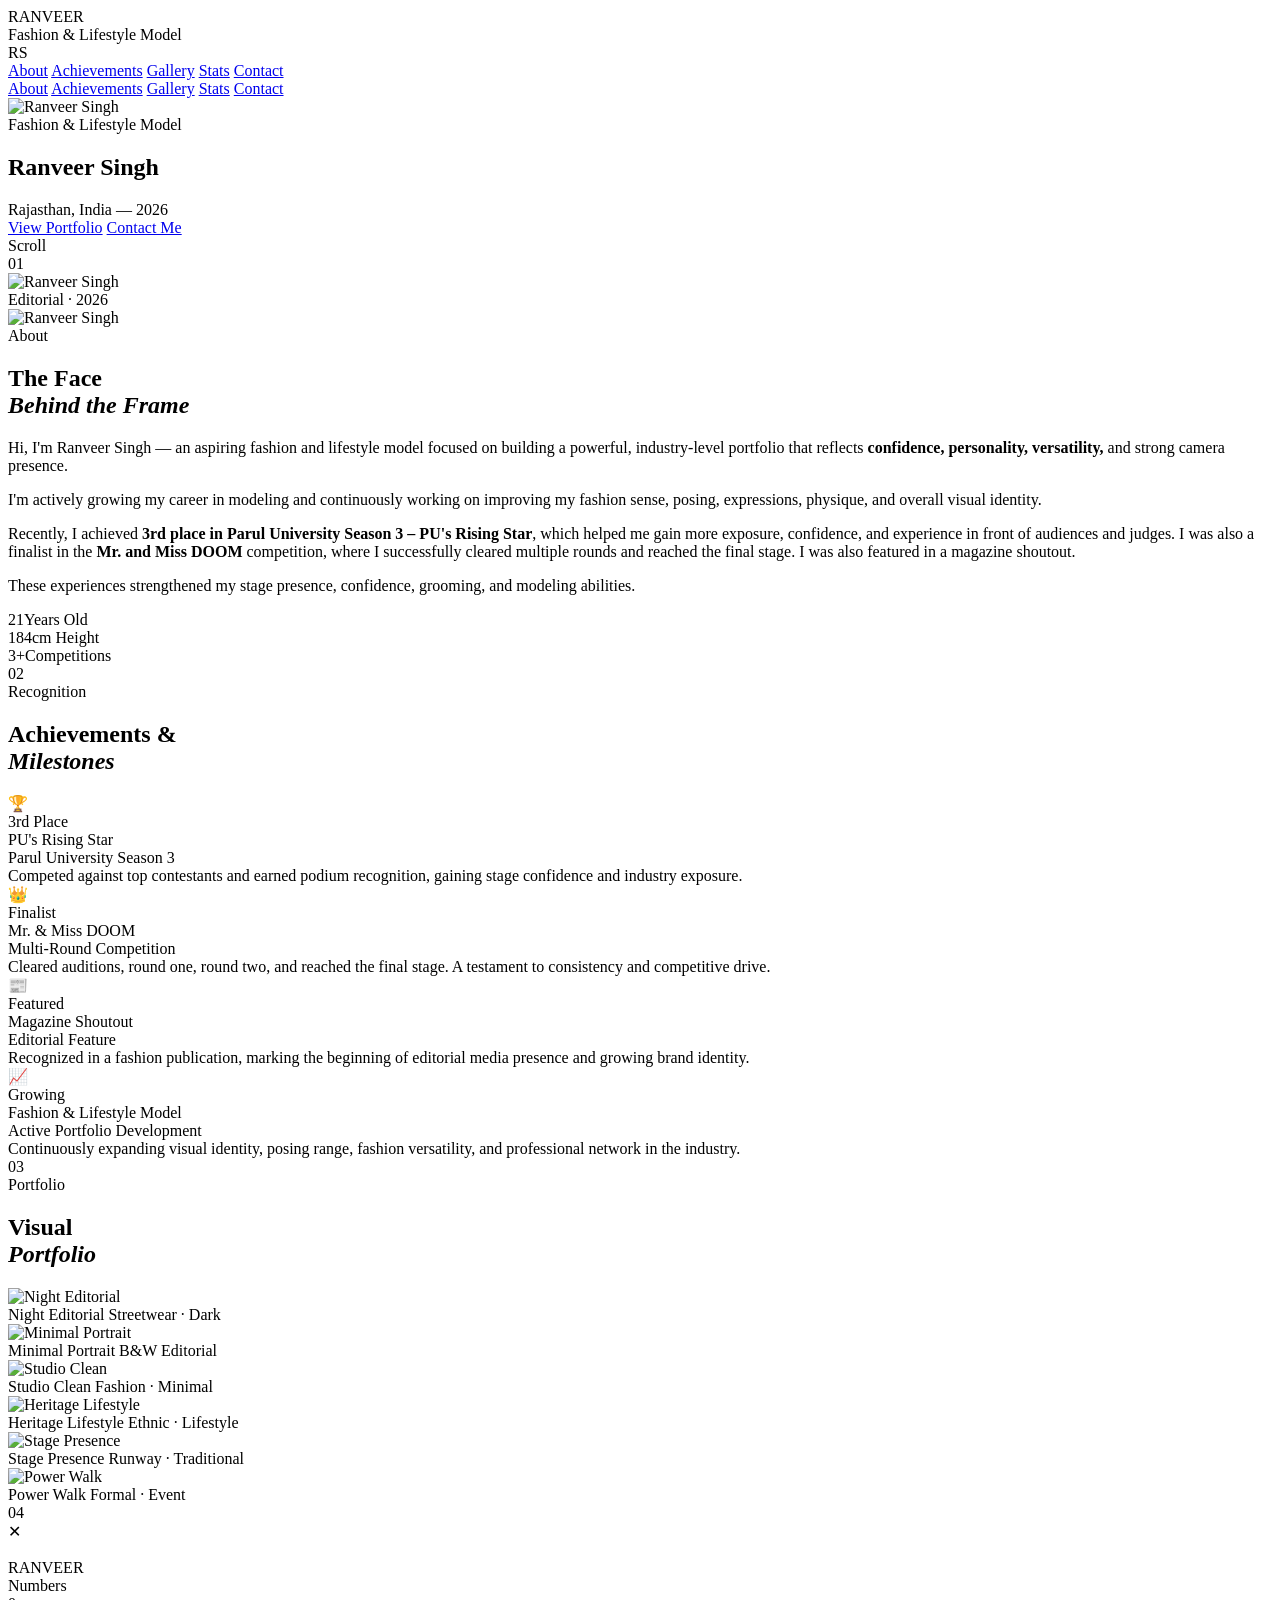
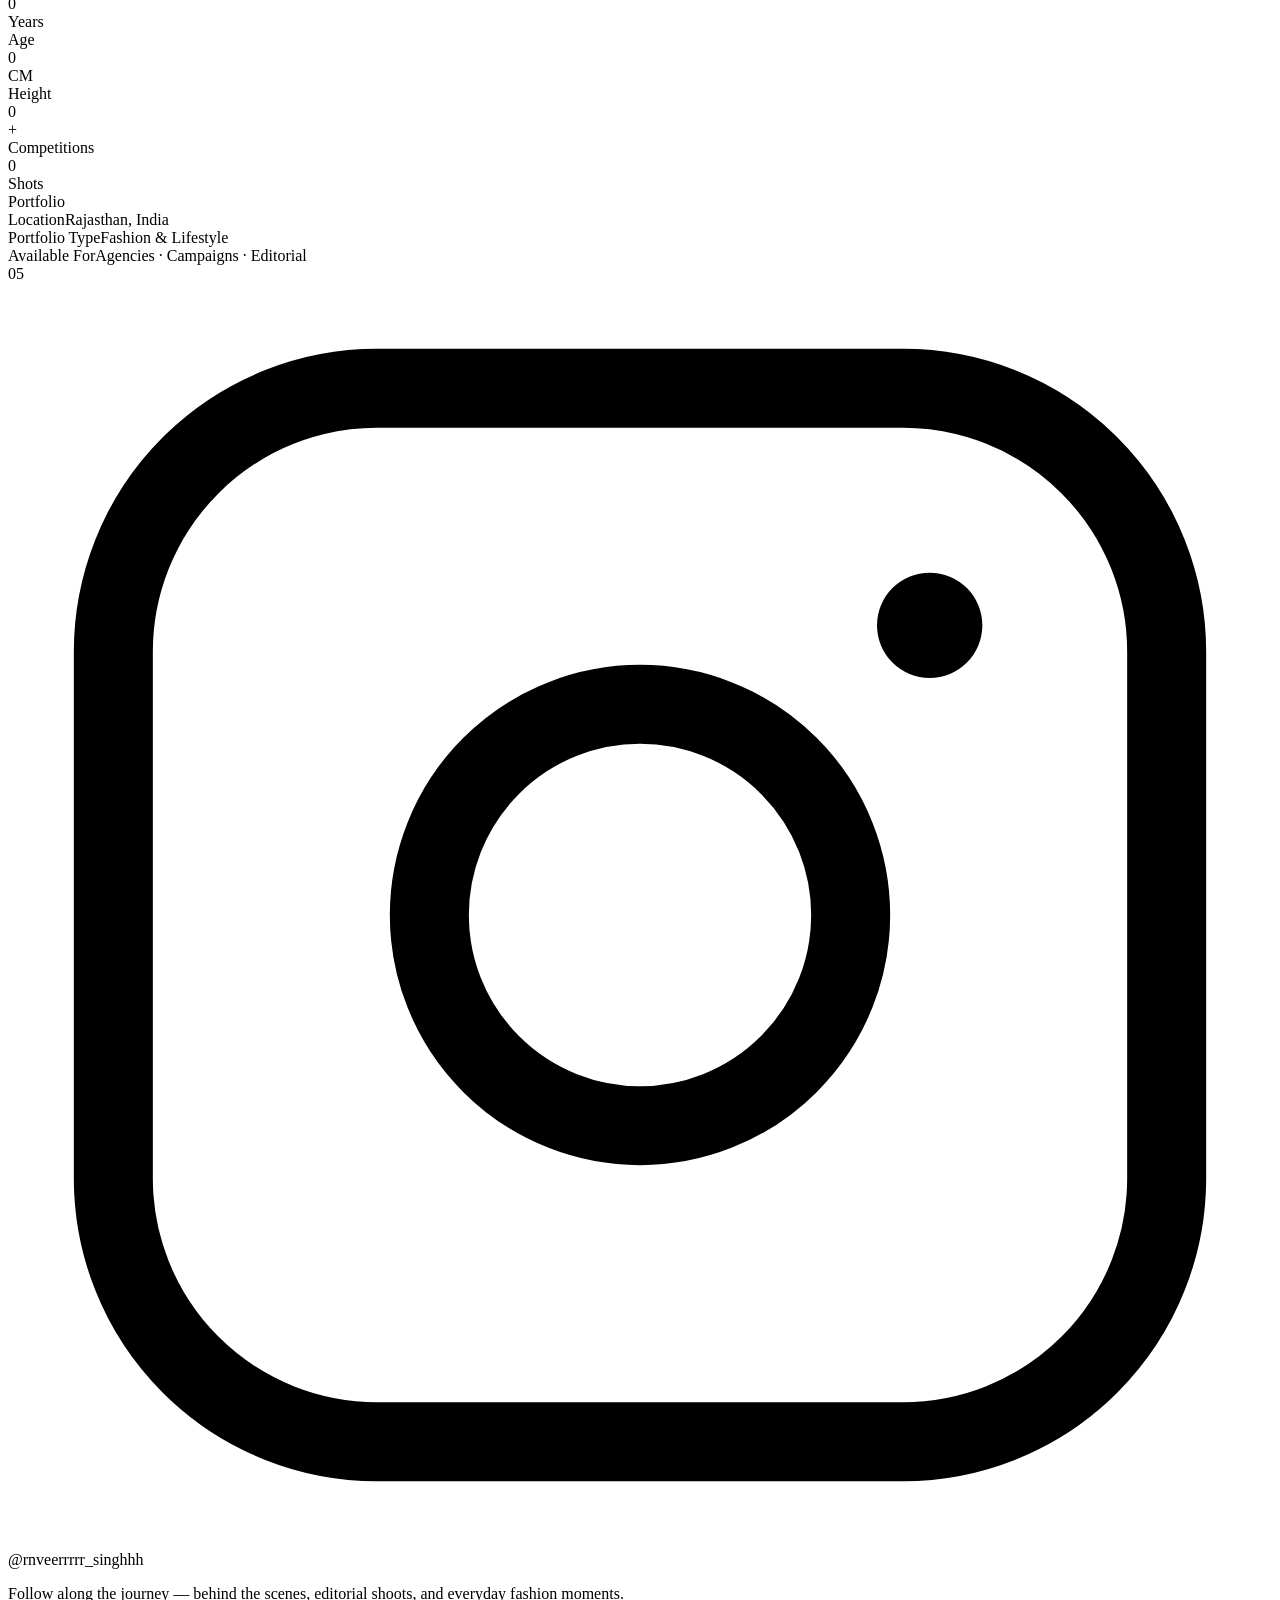
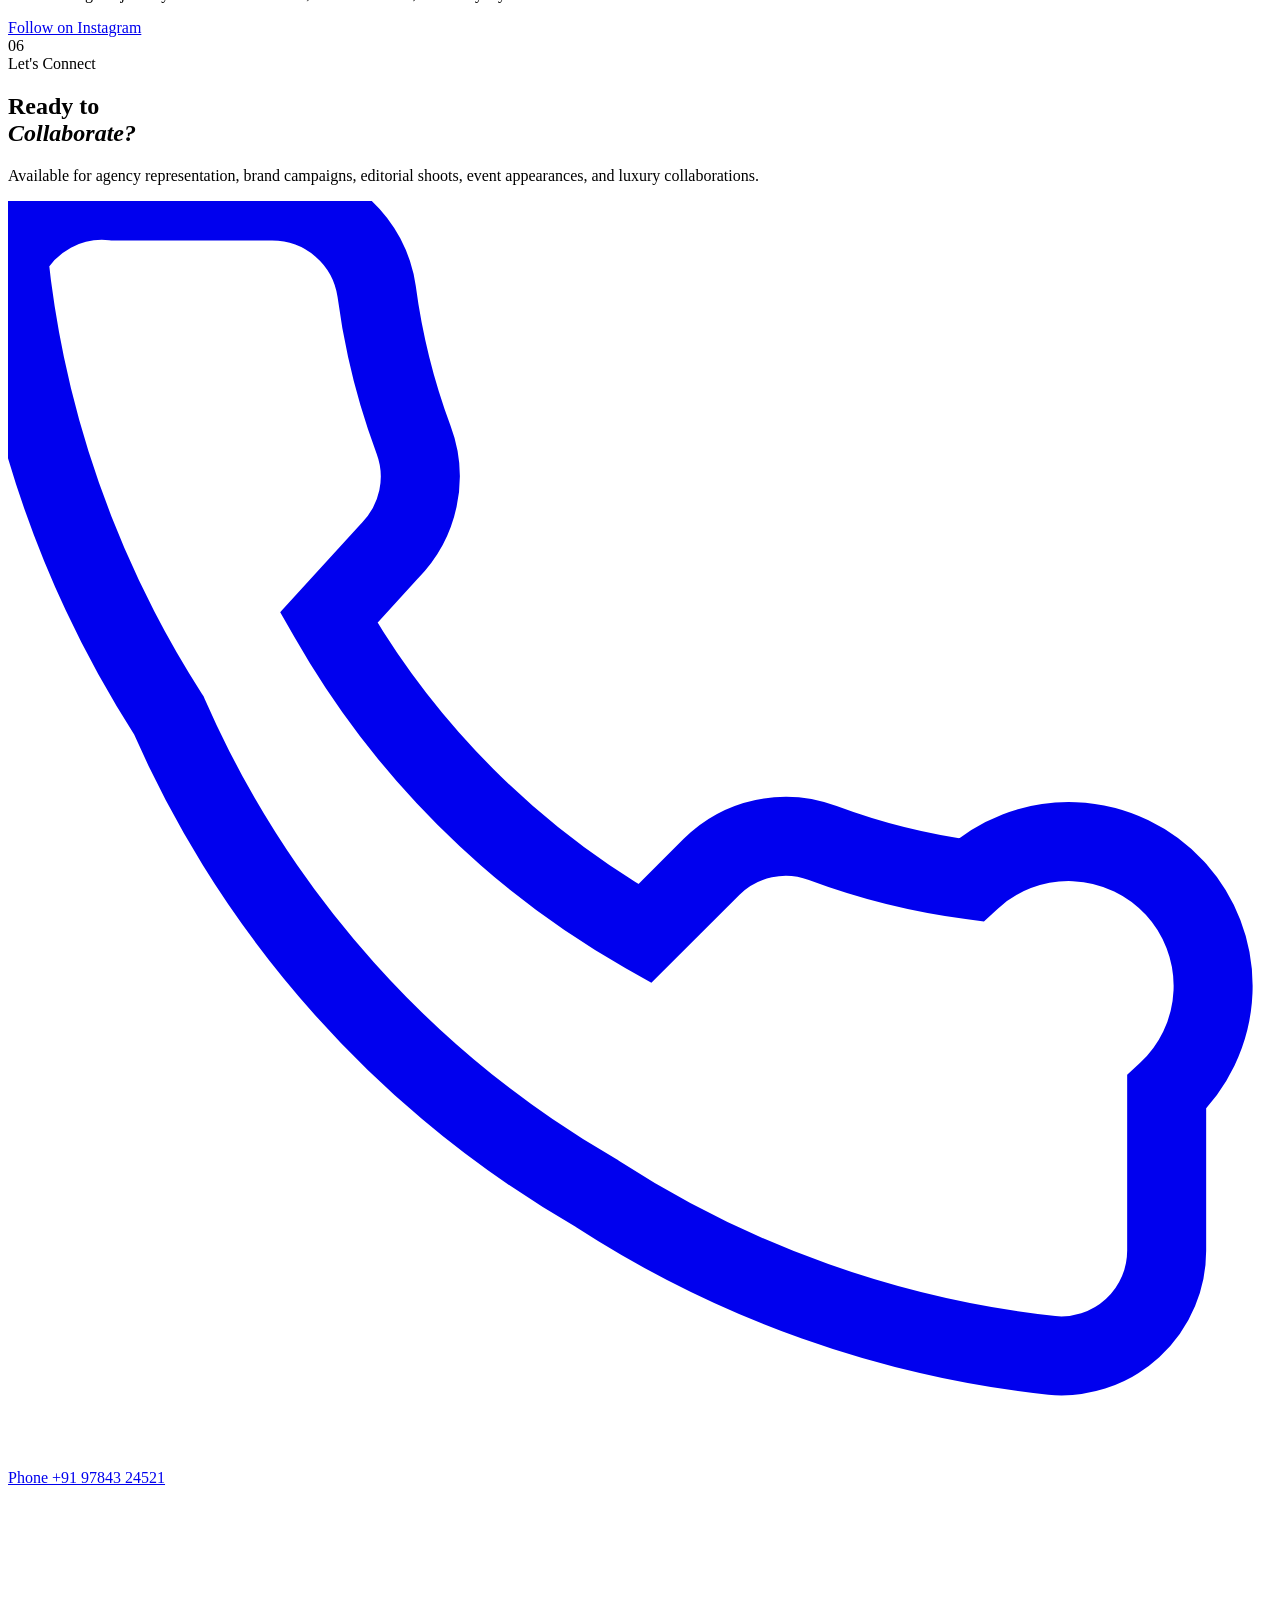
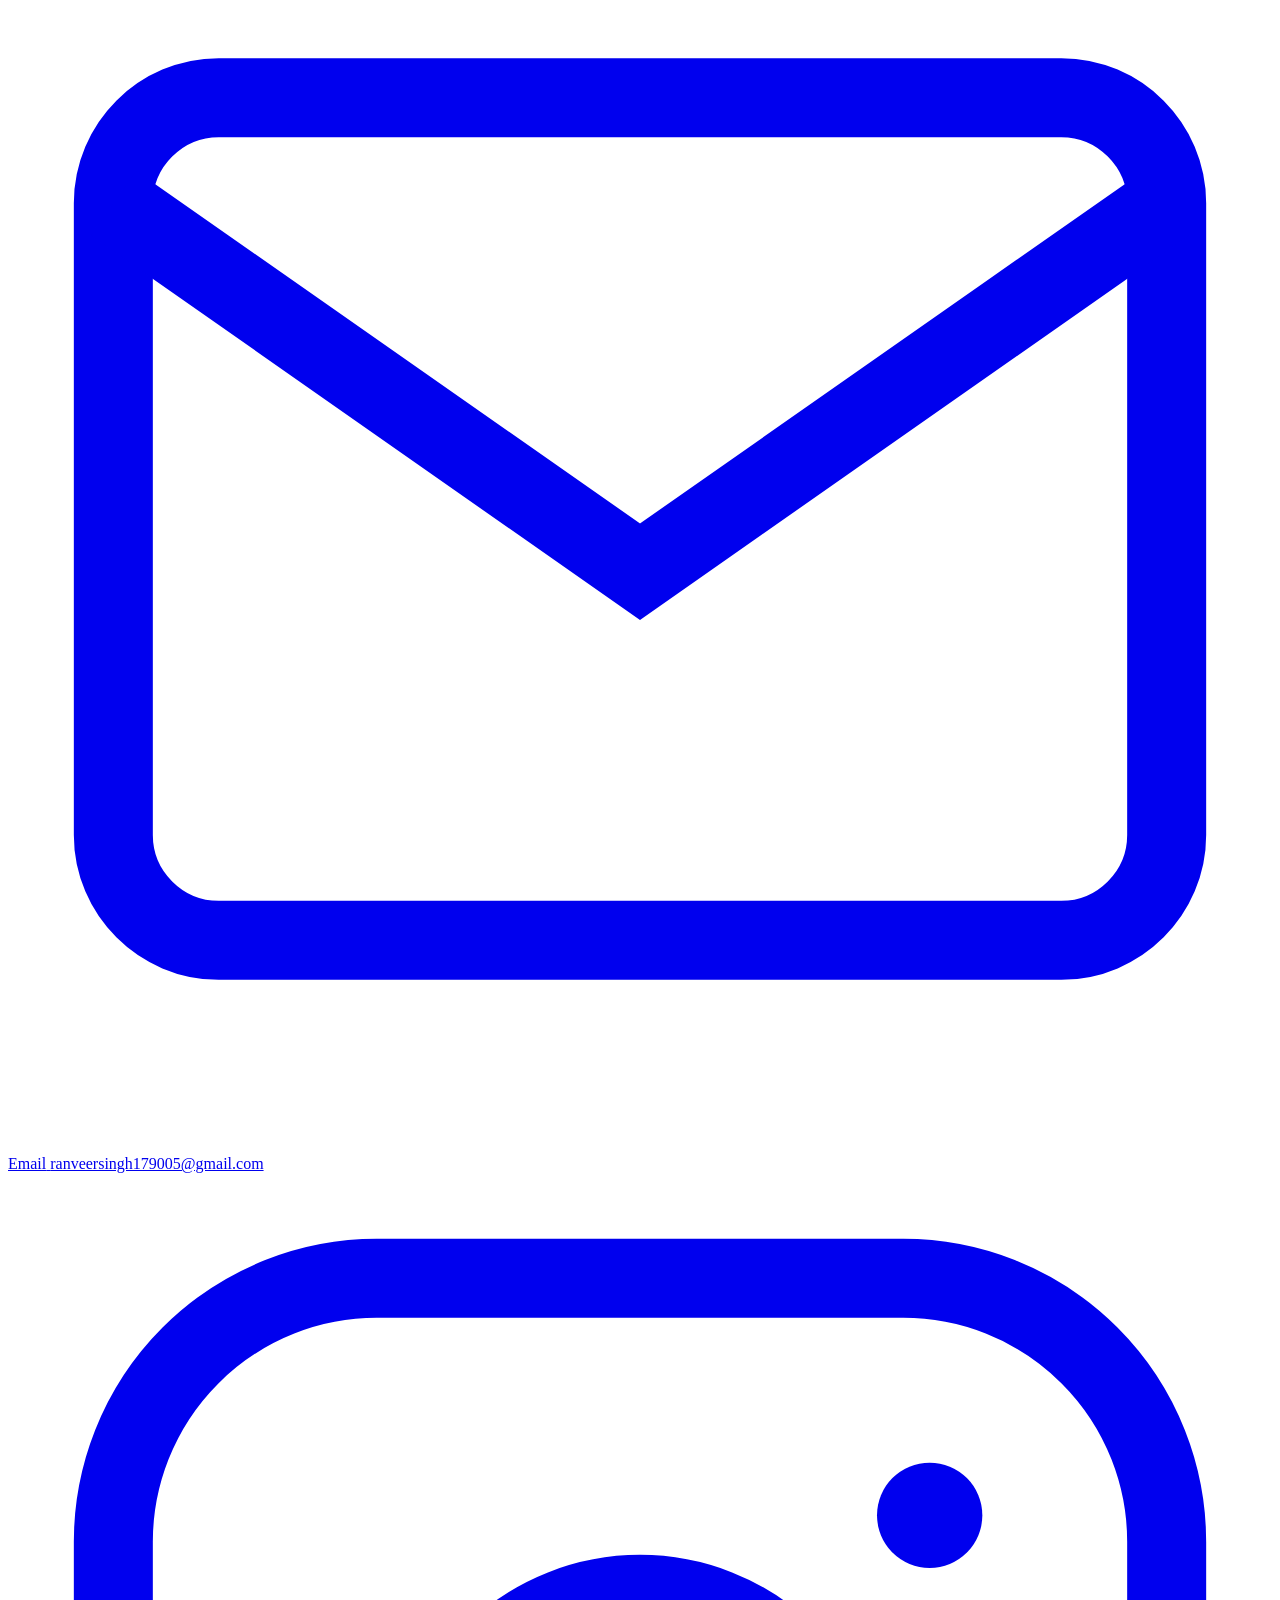
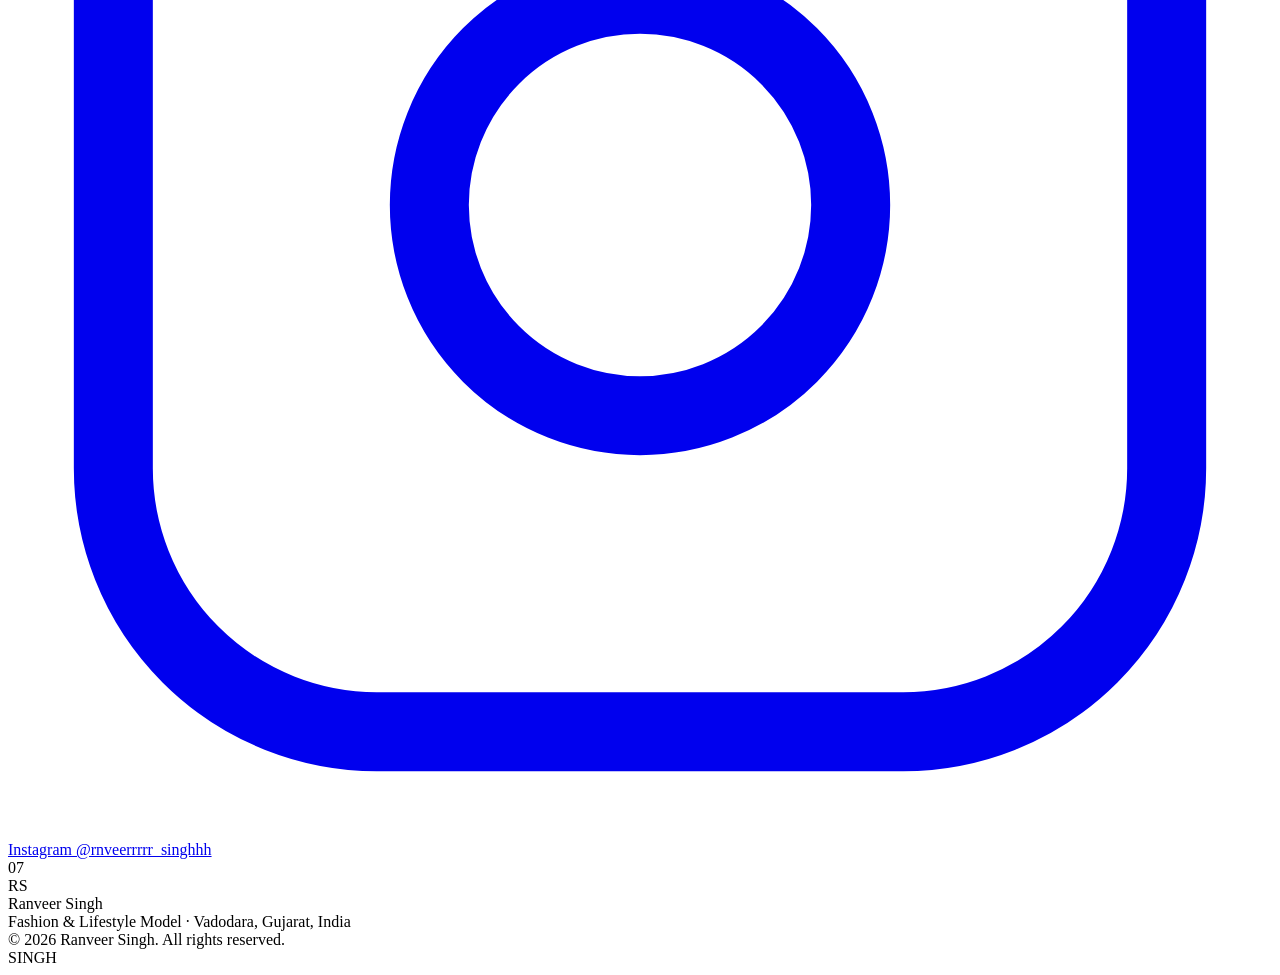
==== index.html @ d406a928 "Create index.html" ====
<!DOCTYPE html>
<html lang="en">
<head>
  <meta charset="UTF-8" />
  <meta name="viewport" content="width=device-width, initial-scale=1.0" />
  <title>Ranveer Singh — Fashion & Lifestyle Model</title>
  <link rel="stylesheet" href="style.css" />
  <link rel="preconnect" href="https://fonts.googleapis.com">
  <link rel="preconnect" href="https://fonts.gstatic.com" crossorigin>
  <link href="https://fonts.googleapis.com/css2?family=Cormorant+Garamond:ital,wght@0,300;0,400;0,500;0,600;1,300;1,400&family=Bebas+Neue&family=Montserrat:wght@200;300;400;500;600&display=swap" rel="stylesheet">
</head>
<body>

  <!-- Custom Cursor -->
  <div class="cursor" id="cursor"></div>
  <div class="cursor-follower" id="cursor-follower"></div>

  <!-- Loading Screen -->
  <div class="loader" id="loader">
    <div class="loader-inner">
      <div class="loader-line"></div>
      <div class="loader-text">
        <span>R</span><span>A</span><span>N</span><span>V</span><span>E</span><span>E</span><span>R</span>
      </div>
      <div class="loader-sub">Fashion &amp; Lifestyle Model</div>
      <div class="loader-progress"><div class="loader-bar" id="loaderBar"></div></div>
    </div>
  </div>

  <!-- Scroll Progress -->
  <div class="scroll-progress" id="scrollProgress"></div>

  <!-- Navigation -->
  <nav class="nav" id="nav">
    <div class="nav-logo">RS</div>
    <div class="nav-menu" id="navMenu">
      <a href="#about" class="nav-link">About</a>
      <a href="#achievements" class="nav-link">Achievements</a>
      <a href="#gallery" class="nav-link">Gallery</a>
      <a href="#stats" class="nav-link">Stats</a>
      <a href="#contact" class="nav-link">Contact</a>
    </div>
    <div class="nav-hamburger" id="hamburger">
      <span></span><span></span><span></span>
    </div>
  </nav>

  <!-- Mobile Menu -->
  <div class="mobile-menu" id="mobileMenu">
    <a href="#about" class="mobile-link">About</a>
    <a href="#achievements" class="mobile-link">Achievements</a>
    <a href="#gallery" class="mobile-link">Gallery</a>
    <a href="#stats" class="mobile-link">Stats</a>
    <a href="#contact" class="mobile-link">Contact</a>
  </div>

  <!-- HERO -->
  <section class="hero" id="hero">
    <div class="hero-bg">
      <img src="images/img2.jpeg" alt="Ranveer Singh" class="hero-img" id="heroBg" />
      <div class="hero-overlay"></div>
      <div class="hero-grain"></div>
    </div>
    <div class="hero-content">
      <div class="hero-eyebrow reveal-up">Fashion &amp; Lifestyle Model</div>
      <h1 class="hero-name">
        <span class="hero-name-line reveal-clip" style="--d:0.1s">Ranveer</span>
        <span class="hero-name-line reveal-clip" style="--d:0.3s">Singh</span>
      </h1>
      <div class="hero-location reveal-up" style="--d:0.5s">Rajasthan, India — 2026</div>
      <div class="hero-cta reveal-up" style="--d:0.7s">
        <a href="#gallery" class="btn-primary">View Portfolio</a>
        <a href="#contact" class="btn-secondary">Contact Me</a>
      </div>
    </div>
    <div class="hero-scroll-hint">
      <div class="scroll-line"></div>
      <span>Scroll</span>
    </div>
    <div class="hero-number">01</div>
  </section>

  <!-- ABOUT -->
  <section class="about section-reveal" id="about">
    <div class="about-grid">
      <div class="about-image-col">
        <div class="about-img-wrap">
          <img src="images/img5.jpeg" alt="Ranveer Singh" class="about-img" loading="lazy" />
          <div class="about-img-label">Editorial · 2026</div>
        </div>
        <div class="about-img-wrap about-img-secondary">
          <img src="images/img3.jpeg" alt="Ranveer Singh" class="about-img" loading="lazy" />
        </div>
      </div>
      <div class="about-content">
        <div class="section-tag">About</div>
        <h2 class="section-title">The Face<br /><em>Behind the Frame</em></h2>
        <p class="about-text">Hi, I'm Ranveer Singh — an aspiring fashion and lifestyle model focused on building a powerful, industry-level portfolio that reflects <strong>confidence, personality, versatility,</strong> and strong camera presence.</p>
        <p class="about-text">I'm actively growing my career in modeling and continuously working on improving my fashion sense, posing, expressions, physique, and overall visual identity.</p>
        <p class="about-text">Recently, I achieved <strong>3rd place in Parul University Season 3 – PU's Rising Star</strong>, which helped me gain more exposure, confidence, and experience in front of audiences and judges. I was also a finalist in the <strong>Mr. and Miss DOOM</strong> competition, where I successfully cleared multiple rounds and reached the final stage. I was also featured in a magazine shoutout.</p>
        <p class="about-text">These experiences strengthened my stage presence, confidence, grooming, and modeling abilities.</p>
        <div class="about-metrics">
          <div class="metric"><span class="metric-num">21</span><span class="metric-label">Years Old</span></div>
          <div class="metric"><span class="metric-num">184</span><span class="metric-label">cm Height</span></div>
          <div class="metric"><span class="metric-num">3+</span><span class="metric-label">Competitions</span></div>
        </div>
      </div>
    </div>
    <div class="section-number">02</div>
  </section>

  <!-- ACHIEVEMENTS -->
  <section class="achievements section-reveal" id="achievements">
    <div class="achievements-inner">
      <div class="section-tag">Recognition</div>
      <h2 class="section-title centered">Achievements &amp;<br /><em>Milestones</em></h2>
      <div class="achievements-grid">
        <div class="achievement-card" data-delay="0">
          <div class="achievement-icon">🏆</div>
          <div class="achievement-rank">3rd Place</div>
          <div class="achievement-title">PU's Rising Star</div>
          <div class="achievement-sub">Parul University Season 3</div>
          <div class="achievement-desc">Competed against top contestants and earned podium recognition, gaining stage confidence and industry exposure.</div>
          <div class="achievement-glow"></div>
        </div>
        <div class="achievement-card featured" data-delay="0.15">
          <div class="achievement-icon">👑</div>
          <div class="achievement-rank">Finalist</div>
          <div class="achievement-title">Mr. &amp; Miss DOOM</div>
          <div class="achievement-sub">Multi-Round Competition</div>
          <div class="achievement-desc">Cleared auditions, round one, round two, and reached the final stage. A testament to consistency and competitive drive.</div>
          <div class="achievement-glow"></div>
        </div>
        <div class="achievement-card" data-delay="0.3">
          <div class="achievement-icon">📰</div>
          <div class="achievement-rank">Featured</div>
          <div class="achievement-title">Magazine Shoutout</div>
          <div class="achievement-sub">Editorial Feature</div>
          <div class="achievement-desc">Recognized in a fashion publication, marking the beginning of editorial media presence and growing brand identity.</div>
          <div class="achievement-glow"></div>
        </div>
        <div class="achievement-card" data-delay="0.45">
          <div class="achievement-icon">📈</div>
          <div class="achievement-rank">Growing</div>
          <div class="achievement-title">Fashion &amp; Lifestyle Model</div>
          <div class="achievement-sub">Active Portfolio Development</div>
          <div class="achievement-desc">Continuously expanding visual identity, posing range, fashion versatility, and professional network in the industry.</div>
          <div class="achievement-glow"></div>
        </div>
      </div>
    </div>
    <div class="section-number">03</div>
  </section>

  <!-- GALLERY -->
  <section class="gallery section-reveal" id="gallery">
    <div class="gallery-header">
      <div class="section-tag">Portfolio</div>
      <h2 class="section-title centered">Visual<br /><em>Portfolio</em></h2>
    </div>

    <!-- Featured full-width -->
    <div class="gallery-featured">
      <div class="gallery-item gallery-large" data-src="images/img2.jpeg">
        <img src="images/img2.jpeg" alt="Night Editorial" loading="lazy" />
        <div class="gallery-overlay">
          <span class="gallery-label">Night Editorial</span>
          <span class="gallery-category">Streetwear · Dark</span>
        </div>
      </div>
    </div>

    <!-- Masonry row -->
    <div class="gallery-masonry">
      <div class="gallery-item gallery-tall" data-src="images/img4.jpeg">
        <img src="images/img4.jpeg" alt="Minimal Portrait" loading="lazy" />
        <div class="gallery-overlay">
          <span class="gallery-label">Minimal Portrait</span>
          <span class="gallery-category">B&W Editorial</span>
        </div>
      </div>
      <div class="gallery-item gallery-col-right">
        <div class="gallery-item gallery-medium" data-src="images/img3.jpeg">
          <img src="images/img3.jpeg" alt="Studio Clean" loading="lazy" />
          <div class="gallery-overlay">
            <span class="gallery-label">Studio Clean</span>
            <span class="gallery-category">Fashion · Minimal</span>
          </div>
        </div>
        <div class="gallery-item gallery-medium" data-src="images/img6.jpeg">
          <img src="images/img6.jpeg" alt="Heritage Lifestyle" loading="lazy" />
          <div class="gallery-overlay">
            <span class="gallery-label">Heritage Lifestyle</span>
            <span class="gallery-category">Ethnic · Lifestyle</span>
          </div>
        </div>
      </div>
    </div>

    <!-- Bottom row -->
    <div class="gallery-row">
      <div class="gallery-item" data-src="images/img5.jpeg">
        <img src="images/img5.jpeg" alt="Stage Presence" loading="lazy" />
        <div class="gallery-overlay">
          <span class="gallery-label">Stage Presence</span>
          <span class="gallery-category">Runway · Traditional</span>
        </div>
      </div>
      <div class="gallery-item" data-src="images/img1.jpeg">
        <img src="images/img1.jpeg" alt="Power Walk" loading="lazy" />
        <div class="gallery-overlay">
          <span class="gallery-label">Power Walk</span>
          <span class="gallery-category">Formal · Event</span>
        </div>
      </div>
    </div>
    <div class="section-number">04</div>
  </section>

  <!-- LIGHTBOX -->
  <div class="lightbox" id="lightbox">
    <div class="lightbox-close" id="lightboxClose">✕</div>
    <img class="lightbox-img" id="lightboxImg" src="" alt="" />
  </div>

  <!-- STATS -->
  <section class="stats section-reveal" id="stats">
    <div class="stats-bg-text">RANVEER</div>
    <div class="stats-inner">
      <div class="section-tag centered">Numbers</div>
      <div class="stats-grid">
        <div class="stat-item">
          <div class="stat-num" data-target="21">0</div>
          <div class="stat-unit">Years</div>
          <div class="stat-label">Age</div>
        </div>
        <div class="stat-item">
          <div class="stat-num" data-target="184">0</div>
          <div class="stat-unit">CM</div>
          <div class="stat-label">Height</div>
        </div>
        <div class="stat-item">
          <div class="stat-num" data-target="3">0</div>
          <div class="stat-unit">+</div>
          <div class="stat-label">Competitions</div>
        </div>
        <div class="stat-item">
          <div class="stat-num" data-target="6">0</div>
          <div class="stat-unit">Shots</div>
          <div class="stat-label">Portfolio</div>
        </div>
      </div>
      <div class="stats-details">
        <div class="stats-detail-item"><span class="detail-label">Location</span><span class="detail-value">Rajasthan, India</span></div>
        <div class="stats-detail-item"><span class="detail-label">Portfolio Type</span><span class="detail-value">Fashion &amp; Lifestyle</span></div>
        <div class="stats-detail-item"><span class="detail-label">Available For</span><span class="detail-value">Agencies · Campaigns · Editorial</span></div>
      </div>
    </div>
    <div class="section-number">05</div>
  </section>

  <!-- INSTAGRAM -->
  <section class="instagram section-reveal" id="instagram">
    <div class="instagram-inner">
      <div class="instagram-icon">
        <svg viewBox="0 0 24 24" fill="none" stroke="currentColor" stroke-width="1.5">
          <rect x="2" y="2" width="20" height="20" rx="5" ry="5"/>
          <circle cx="12" cy="12" r="4"/>
          <circle cx="17.5" cy="6.5" r="1" fill="currentColor" stroke="none"/>
        </svg>
      </div>
      <div class="instagram-handle">@rnveerrrrr_singhhh</div>
      <p class="instagram-desc">Follow along the journey — behind the scenes, editorial shoots, and everyday fashion moments.</p>
      <a href="https://www.instagram.com/rnveerrrrr_singhhh" target="_blank" rel="noopener" class="btn-instagram">Follow on Instagram</a>
    </div>
    <div class="section-number">06</div>
  </section>

  <!-- CONTACT -->
  <section class="contact section-reveal" id="contact">
    <div class="contact-inner">
      <div class="section-tag">Let's Connect</div>
      <h2 class="section-title">Ready to<br /><em>Collaborate?</em></h2>
      <p class="contact-sub">Available for agency representation, brand campaigns, editorial shoots, event appearances, and luxury collaborations.</p>
      <div class="contact-cards">
        <a href="tel:+919784324521" class="contact-card">
          <div class="contact-card-icon">
            <svg viewBox="0 0 24 24" fill="none" stroke="currentColor" stroke-width="1.5">
              <path d="M22 16.92v3a2 2 0 01-2.18 2 19.79 19.79 0 01-8.63-3.07A19.5 19.5 0 013.05 9.76 19.79 19.79 0 01.01 1.07 2 2 0 012 0h3a2 2 0 012 1.72c.127.96.361 1.903.7 2.81a2 2 0 01-.45 2.11L6.09 7.91a16 16 0 006 6l1.27-1.27a2 2 0 012.11-.45c.907.339 1.85.573 2.81.7A2 2 0 0122 16.92z"/>
            </svg>
          </div>
          <div class="contact-card-info">
            <span class="contact-card-label">Phone</span>
            <span class="contact-card-value">+91 97843 24521</span>
          </div>
        </a>
        <a href="mailto:ranveersingh179005@gmail.com" class="contact-card">
          <div class="contact-card-icon">
            <svg viewBox="0 0 24 24" fill="none" stroke="currentColor" stroke-width="1.5">
              <path d="M4 4h16c1.1 0 2 .9 2 2v12c0 1.1-.9 2-2 2H4c-1.1 0-2-.9-2-2V6c0-1.1.9-2 2-2z"/>
              <polyline points="22,6 12,13 2,6"/>
            </svg>
          </div>
          <div class="contact-card-info">
            <span class="contact-card-label">Email</span>
            <span class="contact-card-value">ranveersingh179005@gmail.com</span>
          </div>
        </a>
        <a href="https://www.instagram.com/rnveerrrrr_singhhh" target="_blank" rel="noopener" class="contact-card">
          <div class="contact-card-icon">
            <svg viewBox="0 0 24 24" fill="none" stroke="currentColor" stroke-width="1.5">
              <rect x="2" y="2" width="20" height="20" rx="5" ry="5"/>
              <circle cx="12" cy="12" r="4"/>
              <circle cx="17.5" cy="6.5" r="1" fill="currentColor" stroke="none"/>
            </svg>
          </div>
          <div class="contact-card-info">
            <span class="contact-card-label">Instagram</span>
            <span class="contact-card-value">@rnveerrrrr_singhhh</span>
          </div>
        </a>
      </div>
    </div>
    <div class="section-number">07</div>
  </section>

  <!-- FOOTER -->
  <footer class="footer">
    <div class="footer-inner">
      <div class="footer-logo">RS</div>
      <div class="footer-name">Ranveer Singh</div>
      <div class="footer-tagline">Fashion &amp; Lifestyle Model · Vadodara, Gujarat, India</div>
      <div class="footer-divider"></div>
      <div class="footer-copy">© 2026 Ranveer Singh. All rights reserved.</div>
    </div>
    <div class="footer-bg-text">SINGH</div>
  </footer>

  <script src="script.js"></script>
</body>
</html>
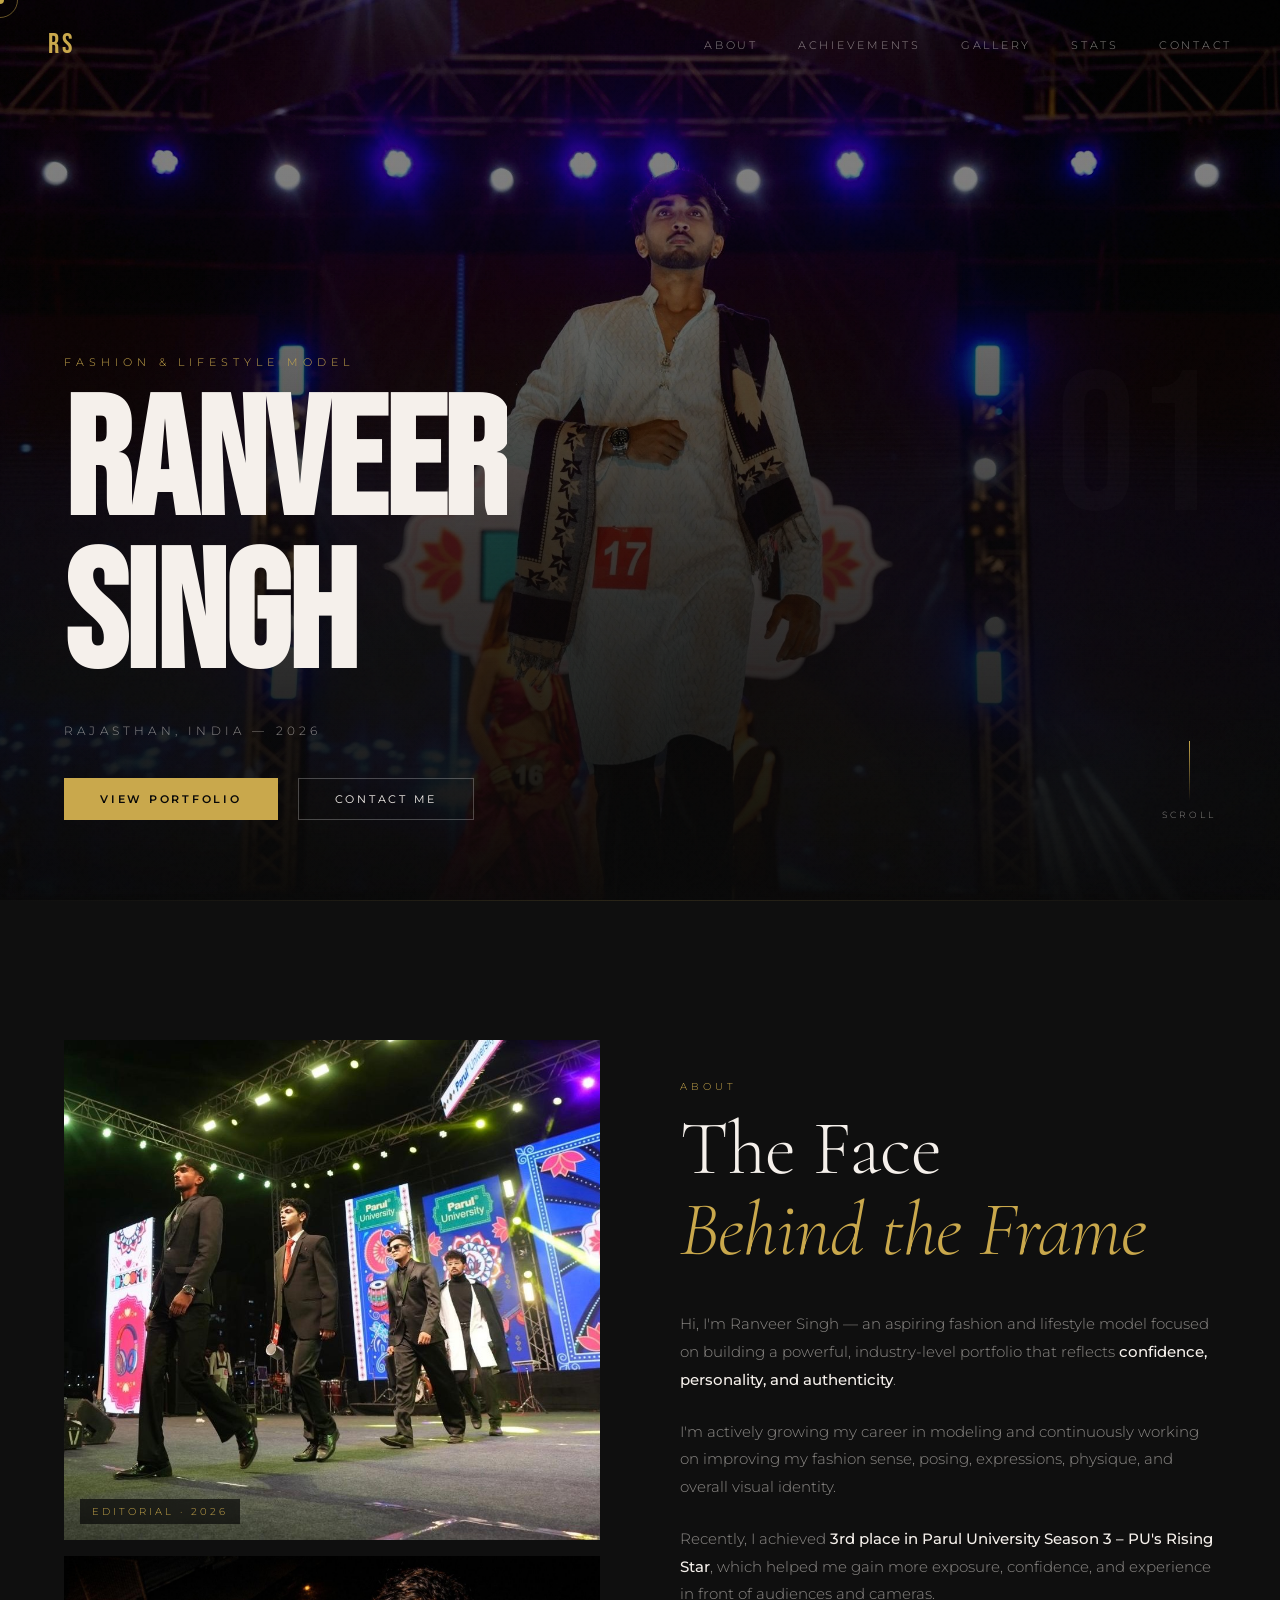
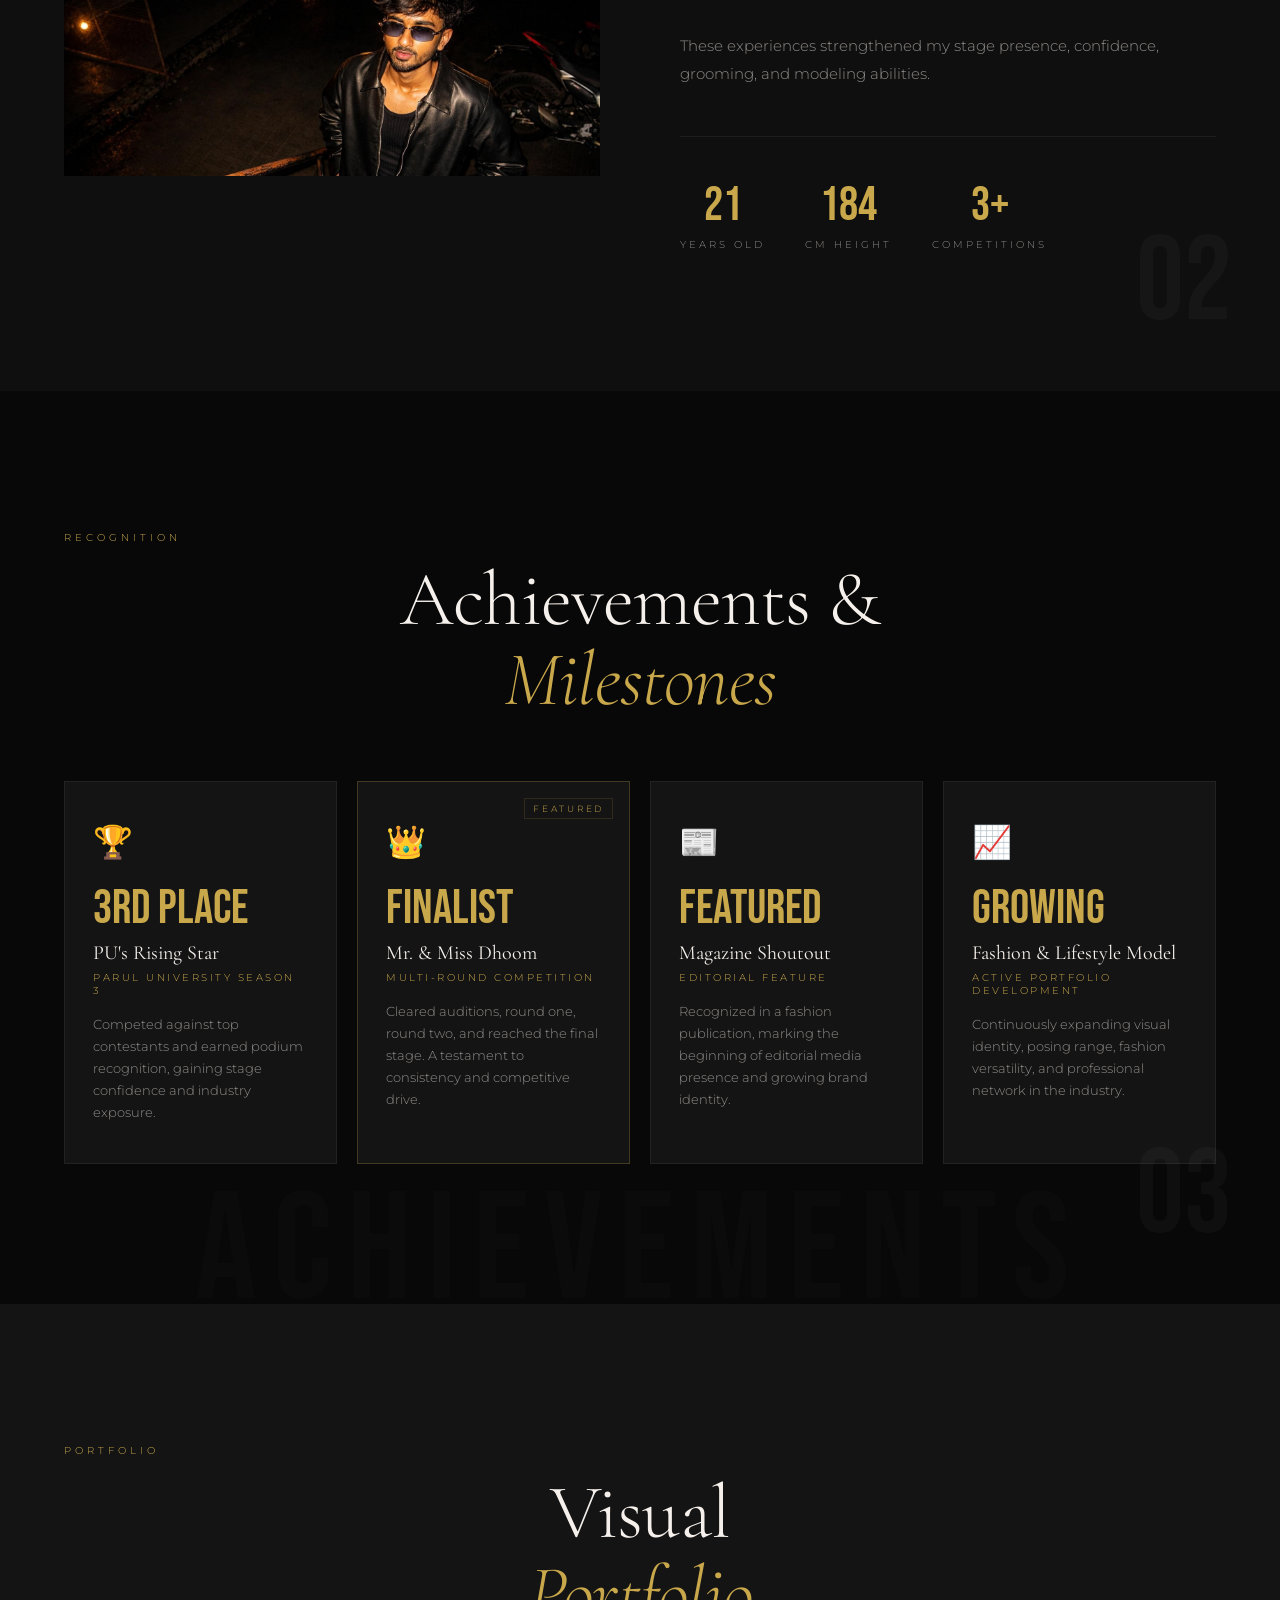
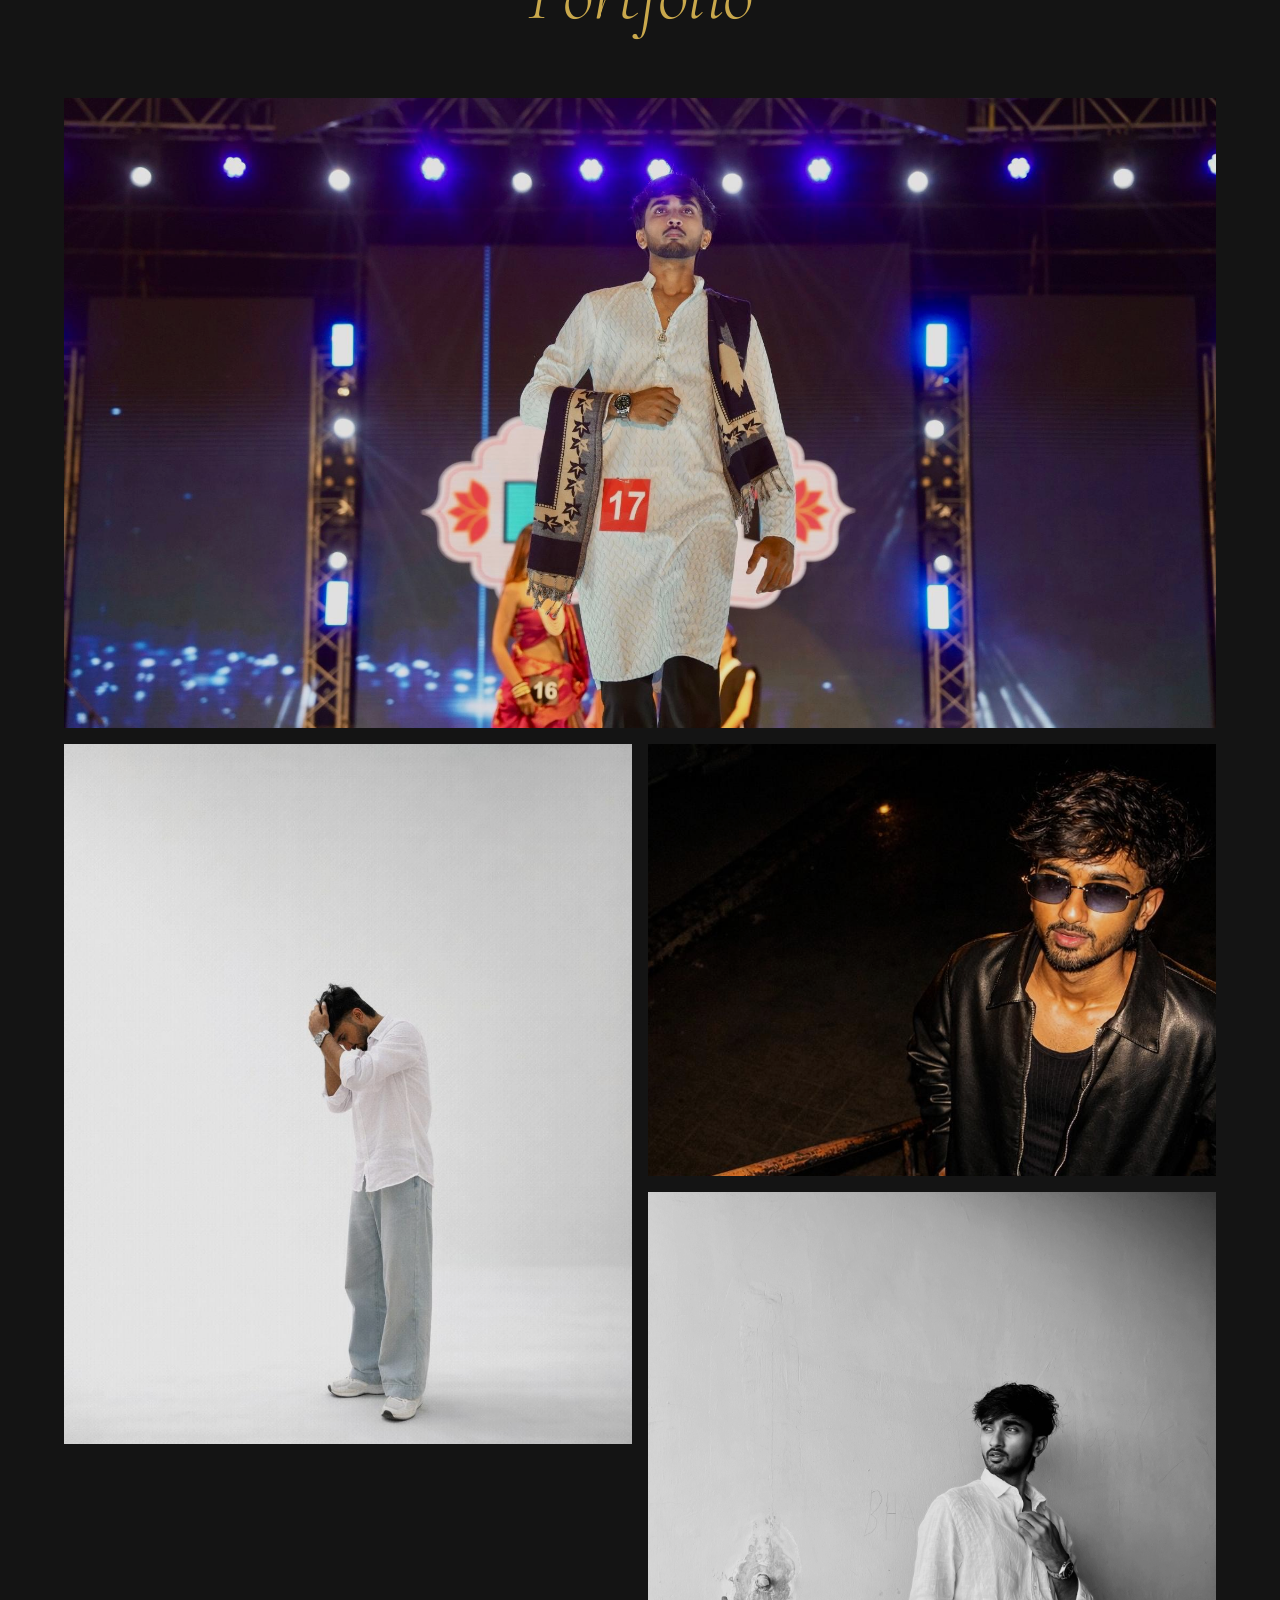
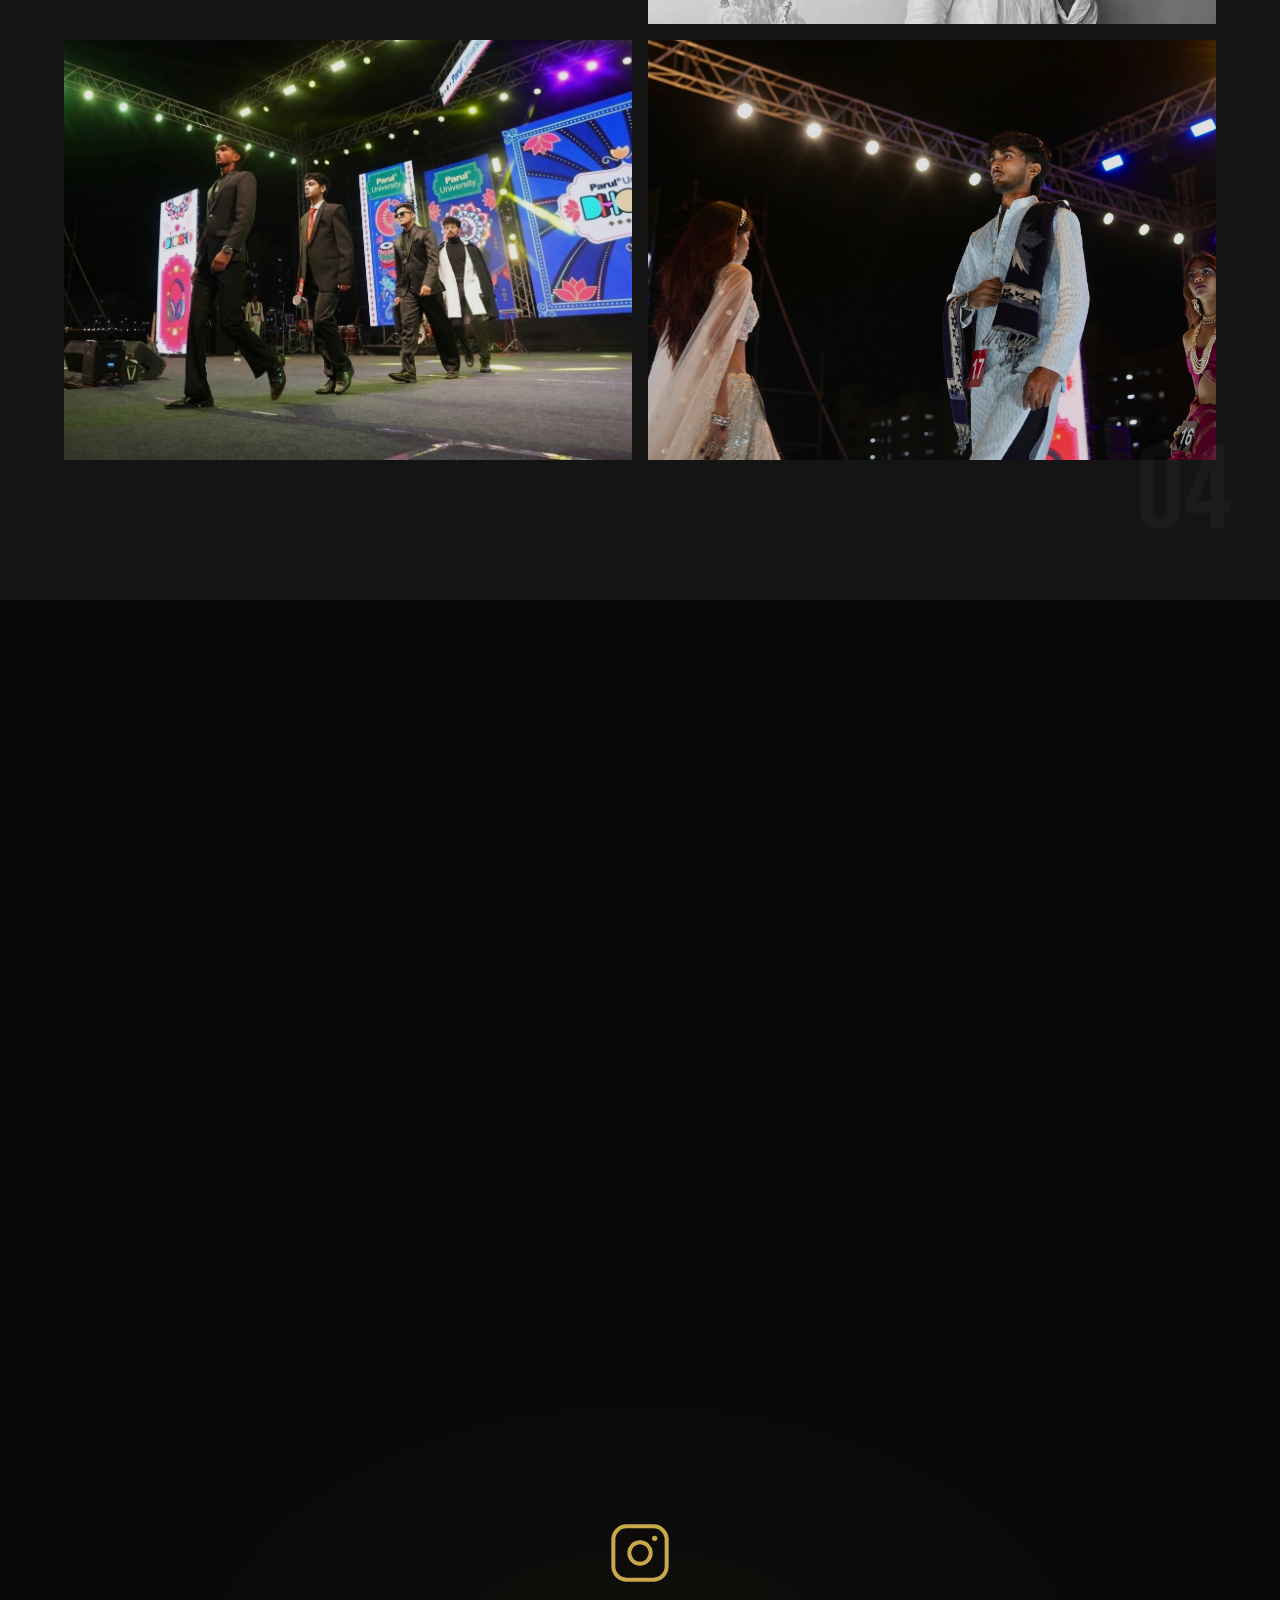
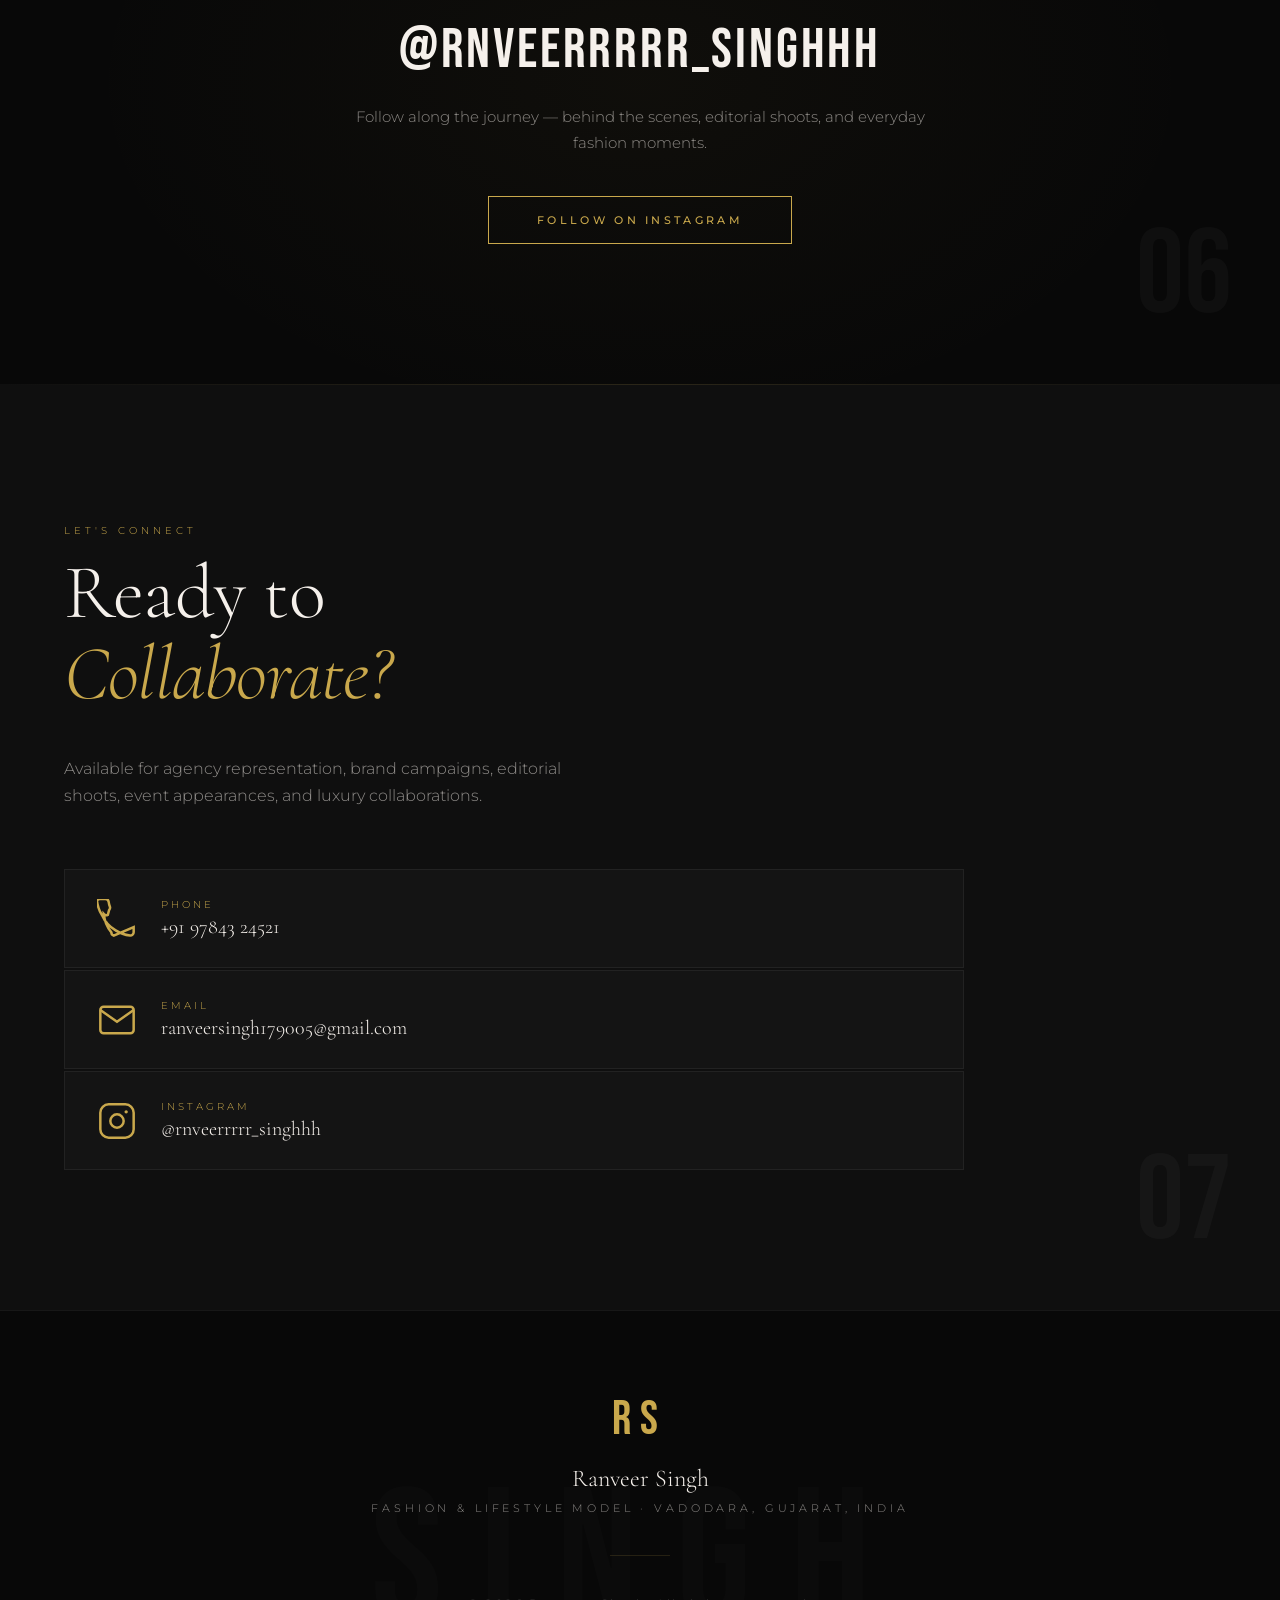
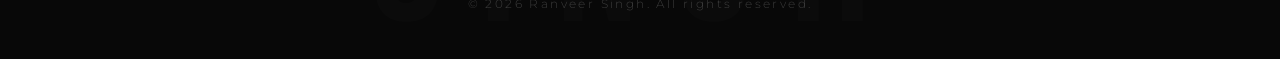
==== commit cf8f7b55: "Replace DOOM with Dhoom in achievement card" ====
--- a/index.html
+++ b/index.html
@@ -7,7 +7,7 @@
   <link rel="stylesheet" href="style.css" />
   <link rel="preconnect" href="https://fonts.googleapis.com">
   <link rel="preconnect" href="https://fonts.gstatic.com" crossorigin>
-  <link href="https://fonts.googleapis.com/css2?family=Cormorant+Garamond:ital,wght@0,300;0,400;0,500;0,600;1,300;1,400&family=Bebas+Neue&family=Montserrat:wght@200;300;400;500;600&display=swap" rel="stylesheet">
+  <link href="https://fonts.googleapis.com/css2?family=Cormorant+Garamond:ital,wght@0,300;0,400;0,500;0,600;1,300;1,400&family=Bebas+Neue&family=Montserrat:wght@200;300;400;500;600&display=swap" rel="stylesheet" />
 </head>
 <body>
 
@@ -95,9 +95,9 @@
       <div class="about-content">
         <div class="section-tag">About</div>
         <h2 class="section-title">The Face<br /><em>Behind the Frame</em></h2>
-        <p class="about-text">Hi, I'm Ranveer Singh — an aspiring fashion and lifestyle model focused on building a powerful, industry-level portfolio that reflects <strong>confidence, personality, versatility,</strong> and strong camera presence.</p>
+        <p class="about-text">Hi, I'm Ranveer Singh — an aspiring fashion and lifestyle model focused on building a powerful, industry-level portfolio that reflects <strong>confidence, personality, and authenticity</strong>.</p>
         <p class="about-text">I'm actively growing my career in modeling and continuously working on improving my fashion sense, posing, expressions, physique, and overall visual identity.</p>
-        <p class="about-text">Recently, I achieved <strong>3rd place in Parul University Season 3 – PU's Rising Star</strong>, which helped me gain more exposure, confidence, and experience in front of audiences and judges. I was also a finalist in the <strong>Mr. and Miss DOOM</strong> competition, where I successfully cleared multiple rounds and reached the final stage. I was also featured in a magazine shoutout.</p>
+        <p class="about-text">Recently, I achieved <strong>3rd place in Parul University Season 3 – PU's Rising Star</strong>, which helped me gain more exposure, confidence, and experience in front of audiences and cameras.</p>
         <p class="about-text">These experiences strengthened my stage presence, confidence, grooming, and modeling abilities.</p>
         <div class="about-metrics">
           <div class="metric"><span class="metric-num">21</span><span class="metric-label">Years Old</span></div>
@@ -126,7 +126,7 @@
         <div class="achievement-card featured" data-delay="0.15">
           <div class="achievement-icon">👑</div>
           <div class="achievement-rank">Finalist</div>
-          <div class="achievement-title">Mr. &amp; Miss DOOM</div>
+          <div class="achievement-title">Mr. &amp; Miss Dhoom</div>
           <div class="achievement-sub">Multi-Round Competition</div>
           <div class="achievement-desc">Cleared auditions, round one, round two, and reached the final stage. A testament to consistency and competitive drive.</div>
           <div class="achievement-glow"></div>
@@ -286,7 +286,7 @@
         <a href="tel:+919784324521" class="contact-card">
           <div class="contact-card-icon">
             <svg viewBox="0 0 24 24" fill="none" stroke="currentColor" stroke-width="1.5">
-              <path d="M22 16.92v3a2 2 0 01-2.18 2 19.79 19.79 0 01-8.63-3.07A19.5 19.5 0 013.05 9.76 19.79 19.79 0 01.01 1.07 2 2 0 012 0h3a2 2 0 012 1.72c.127.96.361 1.903.7 2.81a2 2 0 01-.45 2.11L6.09 7.91a16 16 0 006 6l1.27-1.27a2 2 0 012.11-.45c.907.339 1.85.573 2.81.7A2 2 0 0122 16.92z"/>
+              <path d="M22 16.92v3a2 2 0 01-2.18 2 19.79 19.79 0 01-8.63-3.07A19.5 19.5 0 013.05 9.76 19.79 19.79 0 01.01 1.07 2 2 0 012 0h3a2 2 0 012 1.72c.127.96.361 1.903.7 2.81a2 2 0 01-.45 2.11L6.5 9.5a2 2 0 01-2.36-.48A19.79 19.79 0 008.63 20 2 2 0 0010 22z"/>
             </svg>
           </div>
           <div class="contact-card-info">
--- a/style.css
+++ b/style.css
@@ -0,0 +1,991 @@
+/* =============================================
+   RANVEER SINGH — FASHION PORTFOLIO
+   Premium Dark Luxury Aesthetic
+   ============================================= */
+
+:root {
+  --black: #080808;
+  --dark: #0f0f0f;
+  --dark2: #141414;
+  --card-bg: #141414;
+  --border: rgba(255,255,255,0.06);
+  --gold: #c9a84c;
+  --gold-light: #e4c97e;
+  --gold-dim: rgba(201,168,76,0.15);
+  --white: #f5f0eb;
+  --white-dim: rgba(245,240,235,0.55);
+  --white-faint: rgba(245,240,235,0.12);
+  --copper: #b87333;
+  --cream: #f2ede6;
+  --font-display: 'Bebas Neue', sans-serif;
+  --font-serif: 'Cormorant Garamond', serif;
+  --font-sans: 'Montserrat', sans-serif;
+  --radius: 2px;
+  --ease: cubic-bezier(0.77, 0, 0.175, 1);
+}
+
+*, *::before, *::after { box-sizing: border-box; margin: 0; padding: 0; }
+
+html { scroll-behavior: smooth; font-size: 16px; }
+
+body {
+  background: var(--black);
+  color: var(--white);
+  font-family: var(--font-sans);
+  font-weight: 300;
+  overflow-x: hidden;
+  cursor: none;
+}
+
+::selection { background: var(--gold); color: var(--black); }
+
+a { text-decoration: none; color: inherit; }
+
+img { display: block; width: 100%; height: 100%; object-fit: cover; }
+
+/* =============================================
+   CURSOR
+   ============================================= */
+.cursor {
+  position: fixed; top: 0; left: 0;
+  width: 8px; height: 8px;
+  background: var(--gold);
+  border-radius: 50%;
+  pointer-events: none; z-index: 9999;
+  transform: translate(-50%, -50%);
+  transition: transform 0.05s, background 0.2s;
+  mix-blend-mode: difference;
+}
+.cursor-follower {
+  position: fixed; top: 0; left: 0;
+  width: 36px; height: 36px;
+  border: 1px solid rgba(201,168,76,0.5);
+  border-radius: 50%;
+  pointer-events: none; z-index: 9998;
+  transform: translate(-50%, -50%);
+  transition: transform 0.15s var(--ease), width 0.3s, height 0.3s, opacity 0.3s;
+}
+.cursor.hovered { transform: translate(-50%,-50%) scale(2.5); }
+.cursor-follower.hovered { width: 60px; height: 60px; opacity: 0.5; }
+
+/* =============================================
+   LOADER
+   ============================================= */
+.loader {
+  position: fixed; inset: 0;
+  background: var(--black);
+  z-index: 9000;
+  display: flex; align-items: center; justify-content: center;
+  transition: opacity 0.8s var(--ease), visibility 0.8s;
+}
+.loader.done { opacity: 0; visibility: hidden; pointer-events: none; }
+.loader-inner { text-align: center; }
+.loader-line {
+  width: 1px; height: 80px;
+  background: linear-gradient(to bottom, transparent, var(--gold));
+  margin: 0 auto 32px;
+  animation: loaderLine 1s var(--ease) forwards;
+  transform-origin: top;
+}
+@keyframes loaderLine {
+  from { height: 0; opacity: 0; }
+  to { height: 80px; opacity: 1; }
+}
+.loader-text {
+  font-family: var(--font-display);
+  font-size: clamp(48px, 8vw, 96px);
+  letter-spacing: 0.3em;
+  color: var(--white);
+  display: flex; gap: 0.05em;
+}
+.loader-text span {
+  opacity: 0;
+  transform: translateY(20px);
+  animation: loaderChar 0.5s var(--ease) forwards;
+}
+.loader-text span:nth-child(1) { animation-delay: 0.1s; }
+.loader-text span:nth-child(2) { animation-delay: 0.15s; }
+.loader-text span:nth-child(3) { animation-delay: 0.2s; }
+.loader-text span:nth-child(4) { animation-delay: 0.25s; }
+.loader-text span:nth-child(5) { animation-delay: 0.3s; }
+.loader-text span:nth-child(6) { animation-delay: 0.35s; }
+.loader-text span:nth-child(7) { animation-delay: 0.4s; }
+@keyframes loaderChar {
+  to { opacity: 1; transform: translateY(0); }
+}
+.loader-sub {
+  font-family: var(--font-sans);
+  font-size: 11px;
+  letter-spacing: 0.35em;
+  text-transform: uppercase;
+  color: var(--gold);
+  margin-top: 12px;
+  opacity: 0;
+  animation: fadeIn 0.6s 0.6s forwards;
+}
+.loader-progress {
+  width: 200px; height: 1px;
+  background: rgba(255,255,255,0.1);
+  margin: 32px auto 0;
+  overflow: hidden;
+}
+.loader-bar {
+  height: 100%; width: 0;
+  background: linear-gradient(90deg, var(--copper), var(--gold));
+  transition: width 0.05s linear;
+}
+@keyframes fadeIn { to { opacity: 1; } }
+
+/* =============================================
+   SCROLL PROGRESS
+   ============================================= */
+.scroll-progress {
+  position: fixed; top: 0; left: 0;
+  height: 2px; width: 0%;
+  background: linear-gradient(90deg, var(--copper), var(--gold));
+  z-index: 8000;
+  transition: width 0.1s;
+}
+
+/* =============================================
+   NAVIGATION
+   ============================================= */
+.nav {
+  position: fixed; top: 0; left: 0; right: 0;
+  z-index: 500;
+  padding: 28px 48px;
+  display: flex; align-items: center; justify-content: space-between;
+  transition: background 0.4s, padding 0.4s, backdrop-filter 0.4s;
+}
+.nav.scrolled {
+  background: rgba(8,8,8,0.85);
+  backdrop-filter: blur(20px);
+  padding: 18px 48px;
+  border-bottom: 1px solid var(--border);
+}
+.nav-logo {
+  font-family: var(--font-display);
+  font-size: 28px;
+  letter-spacing: 0.1em;
+  color: var(--gold);
+}
+.nav-menu { display: flex; gap: 40px; }
+.nav-link {
+  font-size: 11px;
+  letter-spacing: 0.25em;
+  text-transform: uppercase;
+  color: var(--white-dim);
+  transition: color 0.3s;
+  position: relative;
+}
+.nav-link::after {
+  content: ''; position: absolute;
+  bottom: -4px; left: 0;
+  width: 0; height: 1px;
+  background: var(--gold);
+  transition: width 0.3s var(--ease);
+}
+.nav-link:hover { color: var(--white); }
+.nav-link:hover::after { width: 100%; }
+.nav-hamburger {
+  display: none; flex-direction: column; gap: 5px; cursor: pointer;
+}
+.nav-hamburger span {
+  display: block; width: 28px; height: 1px;
+  background: var(--white);
+  transition: transform 0.3s, opacity 0.3s;
+}
+
+/* Mobile menu */
+.mobile-menu {
+  position: fixed; inset: 0;
+  background: var(--black);
+  z-index: 450;
+  display: flex; flex-direction: column;
+  align-items: center; justify-content: center; gap: 40px;
+  opacity: 0; visibility: hidden;
+  transition: opacity 0.4s, visibility 0.4s;
+}
+.mobile-menu.open { opacity: 1; visibility: visible; }
+.mobile-link {
+  font-family: var(--font-display);
+  font-size: clamp(36px, 8vw, 56px);
+  letter-spacing: 0.1em;
+  color: var(--white-dim);
+  transition: color 0.3s;
+}
+.mobile-link:hover { color: var(--gold); }
+
+/* =============================================
+   SECTION SHARED
+   ============================================= */
+.section-tag {
+  font-size: 10px;
+  letter-spacing: 0.4em;
+  text-transform: uppercase;
+  color: var(--gold);
+  margin-bottom: 16px;
+}
+.section-title {
+  font-family: var(--font-serif);
+  font-size: clamp(40px, 6vw, 80px);
+  font-weight: 300;
+  line-height: 1.05;
+  letter-spacing: -0.01em;
+  color: var(--white);
+  margin-bottom: 40px;
+}
+.section-title em {
+  font-style: italic;
+  color: var(--gold);
+}
+.section-title.centered { text-align: center; }
+.section-number {
+  position: absolute; bottom: 48px; right: 48px;
+  font-family: var(--font-display);
+  font-size: 120px;
+  color: rgba(255,255,255,0.03);
+  line-height: 1;
+  pointer-events: none;
+  user-select: none;
+}
+
+/* Section reveal */
+.section-reveal { opacity: 0; transform: translateY(40px); transition: opacity 0.9s var(--ease), transform 0.9s var(--ease); }
+.section-reveal.visible { opacity: 1; transform: translateY(0); }
+
+/* =============================================
+   HERO
+   ============================================= */
+.hero {
+  position: relative;
+  height: 100vh; min-height: 700px;
+  display: flex; align-items: flex-end;
+  overflow: hidden;
+}
+.hero-bg {
+  position: absolute; inset: 0;
+}
+.hero-img {
+  width: 100%; height: 100%;
+  object-fit: cover;
+  object-position: center top;
+  transform: scale(1.08);
+  animation: heroZoom 12s ease-out forwards;
+  filter: brightness(0.55) contrast(1.1);
+}
+@keyframes heroZoom {
+  to { transform: scale(1); }
+}
+.hero-overlay {
+  position: absolute; inset: 0;
+  background: linear-gradient(
+    to top,
+    rgba(8,8,8,0.97) 0%,
+    rgba(8,8,8,0.6) 40%,
+    rgba(8,8,8,0.15) 70%,
+    transparent 100%
+  );
+}
+.hero-grain {
+  position: absolute; inset: 0;
+  background-image: url("data:image/svg+xml,%3Csvg viewBox='0 0 256 256' xmlns='http://www.w3.org/2000/svg'%3E%3Cfilter id='noise'%3E%3CfeTurbulence type='fractalNoise' baseFrequency='0.9' numOctaves='4' stitchTiles='stitch'/%3E%3C/filter%3E%3Crect width='100%25' height='100%25' filter='url(%23noise)' opacity='0.04'/%3E%3C/svg%3E");
+  opacity: 0.4;
+  pointer-events: none;
+}
+.hero-content {
+  position: relative; z-index: 2;
+  padding: 0 64px 80px;
+  max-width: 900px;
+}
+.hero-eyebrow {
+  font-size: 11px;
+  letter-spacing: 0.45em;
+  text-transform: uppercase;
+  color: var(--gold);
+  margin-bottom: 20px;
+  opacity: 0;
+  animation: fadeSlideUp 0.8s 1.8s var(--ease) forwards;
+}
+.hero-name {
+  display: flex; flex-direction: column;
+  line-height: 0.92;
+  overflow: hidden;
+}
+.hero-name-line {
+  font-family: var(--font-display);
+  font-size: clamp(72px, 13vw, 180px);
+  letter-spacing: -0.01em;
+  color: var(--white);
+  display: block;
+  clip-path: inset(0 100% 0 0);
+  animation: revealClip 1s var(--ease) forwards;
+  animation-delay: var(--d);
+}
+@keyframes revealClip {
+  to { clip-path: inset(0 0% 0 0); }
+}
+.hero-location {
+  font-size: 12px;
+  letter-spacing: 0.35em;
+  text-transform: uppercase;
+  color: var(--white-dim);
+  margin-top: 28px;
+  margin-bottom: 40px;
+  opacity: 0;
+  animation: fadeSlideUp 0.8s var(--ease) forwards;
+  animation-delay: var(--d);
+}
+.hero-cta {
+  display: flex; gap: 20px; flex-wrap: wrap;
+  opacity: 0;
+  animation: fadeSlideUp 0.8s var(--ease) forwards;
+  animation-delay: var(--d);
+}
+@keyframes fadeSlideUp {
+  from { opacity: 0; transform: translateY(24px); }
+  to { opacity: 1; transform: translateY(0); }
+}
+.btn-primary {
+  padding: 14px 36px;
+  background: var(--gold);
+  color: var(--black);
+  font-family: var(--font-sans);
+  font-size: 11px;
+  font-weight: 600;
+  letter-spacing: 0.25em;
+  text-transform: uppercase;
+  transition: background 0.3s, transform 0.3s;
+}
+.btn-primary:hover { background: var(--gold-light); transform: translateY(-2px); }
+.btn-secondary {
+  padding: 13px 36px;
+  border: 1px solid rgba(255,255,255,0.25);
+  color: var(--white);
+  font-family: var(--font-sans);
+  font-size: 11px;
+  font-weight: 400;
+  letter-spacing: 0.25em;
+  text-transform: uppercase;
+  transition: border-color 0.3s, transform 0.3s;
+}
+.btn-secondary:hover { border-color: var(--gold); color: var(--gold); transform: translateY(-2px); }
+
+.hero-scroll-hint {
+  position: absolute; bottom: 80px; right: 64px; z-index: 3;
+  display: flex; flex-direction: column; align-items: center; gap: 8px;
+  opacity: 0;
+  animation: fadeIn 1s 2.5s forwards;
+}
+.scroll-line {
+  width: 1px; height: 60px;
+  background: linear-gradient(to bottom, var(--gold), transparent);
+  animation: scrollPulse 2s infinite;
+}
+@keyframes scrollPulse {
+  0%,100% { opacity: 0.4; } 50% { opacity: 1; }
+}
+.hero-scroll-hint span {
+  font-size: 9px;
+  letter-spacing: 0.35em;
+  text-transform: uppercase;
+  color: var(--white-dim);
+}
+.hero-number {
+  position: absolute; top: 50%; right: 64px;
+  transform: translateY(-50%);
+  font-family: var(--font-display);
+  font-size: 200px;
+  color: rgba(255,255,255,0.02);
+  line-height: 1;
+  z-index: 1;
+}
+
+/* =============================================
+   ABOUT
+   ============================================= */
+.about {
+  position: relative;
+  padding: 140px 64px;
+  background: var(--dark);
+  overflow: hidden;
+}
+.about::before {
+  content: '';
+  position: absolute; top: 0; left: 0; right: 0;
+  height: 1px;
+  background: linear-gradient(90deg, transparent, var(--gold-dim), transparent);
+}
+.about-grid {
+  display: grid;
+  grid-template-columns: 1fr 1fr;
+  gap: 80px;
+  max-width: 1300px;
+  margin: 0 auto;
+  align-items: start;
+}
+.about-image-col {
+  display: grid; grid-template-columns: 1fr 1fr; gap: 16px;
+}
+.about-img-wrap {
+  position: relative;
+  overflow: hidden;
+}
+.about-img-wrap:first-child {
+  grid-column: span 2;
+  height: 500px;
+}
+.about-img-wrap:last-child {
+  height: 220px;
+  grid-column: span 2;
+}
+.about-img {
+  transition: transform 0.8s var(--ease);
+}
+.about-img-wrap:hover .about-img { transform: scale(1.04); }
+.about-img-label {
+  position: absolute; bottom: 16px; left: 16px;
+  font-size: 10px;
+  letter-spacing: 0.3em;
+  text-transform: uppercase;
+  color: var(--gold);
+  background: rgba(8,8,8,0.7);
+  padding: 6px 12px;
+  backdrop-filter: blur(8px);
+}
+.about-content { padding-top: 40px; }
+.about-text {
+  font-family: var(--font-sans);
+  font-size: 15px;
+  line-height: 1.85;
+  color: var(--white-dim);
+  margin-bottom: 24px;
+}
+.about-text strong { color: var(--white); font-weight: 500; }
+.about-metrics {
+  display: flex; gap: 40px; margin-top: 48px;
+  padding-top: 40px;
+  border-top: 1px solid var(--border);
+}
+.metric { text-align: center; }
+.metric-num {
+  font-family: var(--font-display);
+  font-size: 48px;
+  color: var(--gold);
+  display: block;
+}
+.metric-label {
+  font-size: 10px;
+  letter-spacing: 0.3em;
+  text-transform: uppercase;
+  color: var(--white-dim);
+  margin-top: 4px;
+  display: block;
+}
+
+/* =============================================
+   ACHIEVEMENTS
+   ============================================= */
+.achievements {
+  position: relative;
+  padding: 140px 64px;
+  background: var(--black);
+  overflow: hidden;
+}
+.achievements::before {
+  content: 'ACHIEVEMENTS';
+  position: absolute; bottom: -40px; left: 0; right: 0;
+  font-family: var(--font-display);
+  font-size: clamp(60px, 12vw, 160px);
+  text-align: center;
+  color: rgba(255,255,255,0.015);
+  letter-spacing: 0.1em;
+  pointer-events: none;
+}
+.achievements-inner { max-width: 1300px; margin: 0 auto; }
+.achievements-grid {
+  display: grid;
+  grid-template-columns: repeat(4, 1fr);
+  gap: 20px;
+  margin-top: 60px;
+}
+.achievement-card {
+  position: relative;
+  background: var(--card-bg);
+  border: 1px solid var(--border);
+  padding: 40px 28px;
+  overflow: hidden;
+  transition: transform 0.4s var(--ease), border-color 0.4s;
+  opacity: 0;
+  transform: translateY(30px);
+  animation-fill-mode: forwards;
+}
+.achievement-card.animated {
+  animation: cardReveal 0.7s var(--ease) forwards;
+  animation-delay: calc(var(--idx, 0) * 0.15s);
+}
+@keyframes cardReveal {
+  to { opacity: 1; transform: translateY(0); }
+}
+.achievement-card:hover { transform: translateY(-6px); border-color: var(--gold-dim); }
+.achievement-card.featured { border-color: rgba(201,168,76,0.25); }
+.achievement-card.featured::before {
+  content: 'Featured';
+  position: absolute; top: 16px; right: 16px;
+  font-size: 9px;
+  letter-spacing: 0.3em;
+  text-transform: uppercase;
+  color: var(--gold);
+  border: 1px solid var(--gold-dim);
+  padding: 4px 8px;
+}
+.achievement-icon { font-size: 32px; margin-bottom: 24px; }
+.achievement-rank {
+  font-family: var(--font-display);
+  font-size: 48px;
+  color: var(--gold);
+  line-height: 1;
+  margin-bottom: 8px;
+}
+.achievement-title {
+  font-family: var(--font-serif);
+  font-size: 20px;
+  font-weight: 400;
+  color: var(--white);
+  margin-bottom: 6px;
+}
+.achievement-sub {
+  font-size: 10px;
+  letter-spacing: 0.25em;
+  text-transform: uppercase;
+  color: var(--gold);
+  margin-bottom: 16px;
+}
+.achievement-desc {
+  font-size: 13px;
+  line-height: 1.7;
+  color: var(--white-dim);
+}
+.achievement-glow {
+  position: absolute; bottom: -40px; right: -40px;
+  width: 120px; height: 120px;
+  background: radial-gradient(circle, rgba(201,168,76,0.12) 0%, transparent 70%);
+  pointer-events: none;
+  transition: opacity 0.4s;
+  opacity: 0;
+}
+.achievement-card:hover .achievement-glow { opacity: 1; }
+
+/* =============================================
+   GALLERY
+   ============================================= */
+.gallery {
+  position: relative;
+  padding: 140px 0;
+  background: var(--dark2);
+  overflow: hidden;
+}
+.gallery-header {
+  padding: 0 64px;
+  margin-bottom: 64px;
+}
+.gallery-featured {
+  padding: 0 64px;
+  margin-bottom: 16px;
+}
+.gallery-large {
+  height: 70vh; min-height: 500px;
+}
+.gallery-item {
+  position: relative;
+  overflow: hidden;
+  cursor: pointer;
+}
+.gallery-item img {
+  transition: transform 0.8s var(--ease), filter 0.5s;
+  filter: brightness(0.9);
+}
+.gallery-item:hover img {
+  transform: scale(1.05);
+  filter: brightness(1);
+}
+.gallery-overlay {
+  position: absolute; inset: 0;
+  background: linear-gradient(to top, rgba(8,8,8,0.85) 0%, transparent 50%);
+  display: flex; flex-direction: column;
+  justify-content: flex-end;
+  padding: 24px;
+  opacity: 0;
+  transition: opacity 0.4s;
+}
+.gallery-item:hover .gallery-overlay { opacity: 1; }
+.gallery-label {
+  font-family: var(--font-serif);
+  font-size: 22px;
+  font-weight: 300;
+  color: var(--white);
+  display: block;
+}
+.gallery-category {
+  font-size: 10px;
+  letter-spacing: 0.3em;
+  text-transform: uppercase;
+  color: var(--gold);
+  margin-top: 4px;
+  display: block;
+}
+
+.gallery-masonry {
+  display: grid;
+  grid-template-columns: 1fr 1fr;
+  gap: 16px;
+  padding: 0 64px;
+  margin-bottom: 16px;
+}
+.gallery-tall { height: 700px; }
+.gallery-col-right {
+  display: flex; flex-direction: column; gap: 16px;
+}
+.gallery-medium { height: calc(50% - 8px); flex: 1; }
+
+.gallery-row {
+  display: grid;
+  grid-template-columns: 1fr 1fr;
+  gap: 16px;
+  padding: 0 64px;
+  height: 420px;
+}
+
+/* =============================================
+   LIGHTBOX
+   ============================================= */
+.lightbox {
+  position: fixed; inset: 0;
+  background: rgba(0,0,0,0.95);
+  z-index: 2000;
+  display: flex; align-items: center; justify-content: center;
+  opacity: 0; visibility: hidden;
+  transition: opacity 0.4s;
+}
+.lightbox.open { opacity: 1; visibility: visible; }
+.lightbox-img {
+  max-width: 90vw; max-height: 90vh;
+  object-fit: contain;
+  width: auto; height: auto;
+  transform: scale(0.9);
+  transition: transform 0.4s var(--ease);
+}
+.lightbox.open .lightbox-img { transform: scale(1); }
+.lightbox-close {
+  position: absolute; top: 32px; right: 40px;
+  font-size: 24px;
+  color: var(--white-dim);
+  cursor: pointer;
+  transition: color 0.3s;
+}
+.lightbox-close:hover { color: var(--gold); }
+
+/* =============================================
+   STATS
+   ============================================= */
+.stats {
+  position: relative;
+  padding: 140px 64px;
+  background: var(--dark);
+  overflow: hidden;
+}
+.stats::before {
+  content: '';
+  position: absolute; inset: 0;
+  background:
+    radial-gradient(ellipse 600px 400px at 20% 50%, rgba(201,168,76,0.05) 0%, transparent 70%),
+    radial-gradient(ellipse 600px 400px at 80% 50%, rgba(184,115,51,0.05) 0%, transparent 70%);
+  pointer-events: none;
+}
+.stats-bg-text {
+  position: absolute; top: 50%; left: 50%;
+  transform: translate(-50%, -50%);
+  font-family: var(--font-display);
+  font-size: clamp(100px, 20vw, 260px);
+  color: rgba(255,255,255,0.02);
+  white-space: nowrap;
+  pointer-events: none;
+  letter-spacing: 0.1em;
+}
+.stats-inner { position: relative; z-index: 2; max-width: 1100px; margin: 0 auto; }
+.stats-grid {
+  display: grid; grid-template-columns: repeat(4, 1fr);
+  gap: 0;
+  margin: 60px 0;
+}
+.stat-item {
+  text-align: center;
+  padding: 48px 24px;
+  border-right: 1px solid var(--border);
+  position: relative;
+}
+.stat-item:last-child { border-right: none; }
+.stat-num {
+  font-family: var(--font-display);
+  font-size: clamp(56px, 8vw, 96px);
+  color: var(--white);
+  line-height: 1;
+  display: block;
+}
+.stat-unit {
+  font-size: 13px;
+  letter-spacing: 0.15em;
+  text-transform: uppercase;
+  color: var(--gold);
+  margin-top: 4px;
+  display: block;
+}
+.stat-label {
+  font-size: 11px;
+  letter-spacing: 0.3em;
+  text-transform: uppercase;
+  color: var(--white-dim);
+  margin-top: 8px;
+  display: block;
+}
+.stats-details {
+  border-top: 1px solid var(--border);
+  padding-top: 40px;
+  display: grid;
+  grid-template-columns: repeat(3, 1fr);
+  gap: 24px;
+}
+.stats-detail-item {
+  display: flex; flex-direction: column; gap: 8px;
+  padding: 24px;
+  background: var(--white-faint);
+  border: 1px solid var(--border);
+}
+.detail-label {
+  font-size: 10px;
+  letter-spacing: 0.3em;
+  text-transform: uppercase;
+  color: var(--gold);
+}
+.detail-value {
+  font-family: var(--font-serif);
+  font-size: 18px;
+  color: var(--white);
+}
+
+/* =============================================
+   INSTAGRAM
+   ============================================= */
+.instagram {
+  position: relative;
+  padding: 140px 64px;
+  background: var(--black);
+  overflow: hidden;
+  text-align: center;
+}
+.instagram::before {
+  content: '';
+  position: absolute; inset: 0;
+  background: radial-gradient(ellipse 800px 500px at 50% 50%, rgba(201,168,76,0.04) 0%, transparent 70%);
+}
+.instagram-inner { position: relative; z-index: 2; max-width: 600px; margin: 0 auto; }
+.instagram-icon {
+  width: 64px; height: 64px;
+  margin: 0 auto 32px;
+  color: var(--gold);
+  animation: igPulse 3s ease-in-out infinite;
+}
+@keyframes igPulse {
+  0%,100% { transform: scale(1); opacity: 0.7; }
+  50% { transform: scale(1.08); opacity: 1; }
+}
+.instagram-handle {
+  font-family: var(--font-display);
+  font-size: clamp(32px, 5vw, 56px);
+  letter-spacing: 0.05em;
+  color: var(--white);
+  margin-bottom: 20px;
+}
+.instagram-desc {
+  font-size: 15px;
+  line-height: 1.75;
+  color: var(--white-dim);
+  margin-bottom: 40px;
+}
+.btn-instagram {
+  display: inline-block;
+  padding: 16px 48px;
+  border: 1px solid var(--gold);
+  color: var(--gold);
+  font-size: 11px;
+  letter-spacing: 0.3em;
+  text-transform: uppercase;
+  font-family: var(--font-sans);
+  font-weight: 500;
+  transition: background 0.3s, color 0.3s, transform 0.3s;
+}
+.btn-instagram:hover {
+  background: var(--gold);
+  color: var(--black);
+  transform: translateY(-2px);
+}
+
+/* =============================================
+   CONTACT
+   ============================================= */
+.contact {
+  position: relative;
+  padding: 140px 64px;
+  background: var(--dark);
+  overflow: hidden;
+}
+.contact::after {
+  content: '';
+  position: absolute; top: 0; left: 0; right: 0;
+  height: 1px;
+  background: linear-gradient(90deg, transparent, var(--gold-dim), transparent);
+}
+.contact-inner { max-width: 900px; }
+.contact-sub {
+  font-size: 16px;
+  line-height: 1.7;
+  color: var(--white-dim);
+  max-width: 500px;
+  margin-bottom: 60px;
+}
+.contact-cards {
+  display: flex; flex-direction: column; gap: 2px;
+}
+.contact-card {
+  display: flex; align-items: center; gap: 24px;
+  padding: 28px 32px;
+  background: var(--card-bg);
+  border: 1px solid var(--border);
+  transition: border-color 0.3s, transform 0.3s, background 0.3s;
+}
+.contact-card:hover {
+  border-color: var(--gold-dim);
+  background: rgba(201,168,76,0.04);
+  transform: translateX(6px);
+}
+.contact-card-icon {
+  width: 40px; height: 40px;
+  color: var(--gold);
+  flex-shrink: 0;
+}
+.contact-card-info {
+  display: flex; flex-direction: column; gap: 4px;
+}
+.contact-card-label {
+  font-size: 10px;
+  letter-spacing: 0.3em;
+  text-transform: uppercase;
+  color: var(--gold);
+}
+.contact-card-value {
+  font-family: var(--font-serif);
+  font-size: 20px;
+  color: var(--white);
+}
+
+/* =============================================
+   FOOTER
+   ============================================= */
+.footer {
+  position: relative;
+  background: var(--black);
+  border-top: 1px solid var(--border);
+  padding: 80px 64px 48px;
+  text-align: center;
+  overflow: hidden;
+}
+.footer-logo {
+  font-family: var(--font-display);
+  font-size: 48px;
+  letter-spacing: 0.2em;
+  color: var(--gold);
+  margin-bottom: 16px;
+}
+.footer-name {
+  font-family: var(--font-serif);
+  font-size: 24px;
+  font-weight: 300;
+  color: var(--white);
+  margin-bottom: 8px;
+}
+.footer-tagline {
+  font-size: 11px;
+  letter-spacing: 0.35em;
+  text-transform: uppercase;
+  color: var(--white-dim);
+}
+.footer-divider {
+  width: 60px; height: 1px;
+  background: var(--gold-dim);
+  margin: 40px auto;
+}
+.footer-copy {
+  font-size: 12px;
+  letter-spacing: 0.2em;
+  color: rgba(255,255,255,0.2);
+}
+.footer-bg-text {
+  position: absolute; bottom: -20px; left: 50%;
+  transform: translateX(-50%);
+  font-family: var(--font-display);
+  font-size: clamp(80px, 15vw, 200px);
+  color: rgba(255,255,255,0.015);
+  letter-spacing: 0.2em;
+  white-space: nowrap;
+  pointer-events: none;
+}
+
+/* =============================================
+   RESPONSIVE
+   ============================================= */
+@media (max-width: 1024px) {
+  .about-grid { grid-template-columns: 1fr; gap: 60px; }
+  .achievements-grid { grid-template-columns: repeat(2, 1fr); }
+  .stats-grid { grid-template-columns: repeat(2, 1fr); }
+  .stats-details { grid-template-columns: 1fr; }
+  .gallery-masonry { grid-template-columns: 1fr; }
+  .gallery-tall { height: 400px; }
+  .gallery-col-right { display: grid; grid-template-columns: 1fr 1fr; }
+  .gallery-medium { height: 250px; }
+}
+
+@media (max-width: 768px) {
+  .nav { padding: 20px 24px; }
+  .nav.scrolled { padding: 14px 24px; }
+  .nav-menu { display: none; }
+  .nav-hamburger { display: flex; }
+  .hero-content { padding: 0 24px 80px; }
+  .hero-scroll-hint { right: 24px; }
+  .hero-number { display: none; }
+  .about { padding: 80px 24px; }
+  .about-img-wrap:first-child { height: 350px; }
+  .achievements { padding: 80px 24px; }
+  .achievements-grid { grid-template-columns: 1fr; }
+  .gallery { padding: 80px 0; }
+  .gallery-header, .gallery-featured, .gallery-masonry, .gallery-row { padding: 0 24px; }
+  .gallery-large { height: 50vh; }
+  .gallery-row { grid-template-columns: 1fr; height: auto; gap: 16px; }
+  .gallery-row .gallery-item { height: 300px; }
+  .stats { padding: 80px 24px; }
+  .stats-grid { grid-template-columns: repeat(2, 1fr); }
+  .instagram { padding: 80px 24px; }
+  .contact { padding: 80px 24px; }
+  .footer { padding: 60px 24px 36px; }
+  .section-number { display: none; }
+  .cursor, .cursor-follower { display: none; }
+  body { cursor: auto; }
+  a, button { cursor: pointer; }
+}
+
+@media (max-width: 480px) {
+  .hero-name-line { font-size: 18vw; }
+  .stats-grid { grid-template-columns: 1fr 1fr; }
+  .stat-item { border-right: none; border-bottom: 1px solid var(--border); }
+  .about-metrics { flex-direction: column; gap: 24px; align-items: flex-start; }
+  .gallery-col-right { grid-template-columns: 1fr; }
+}
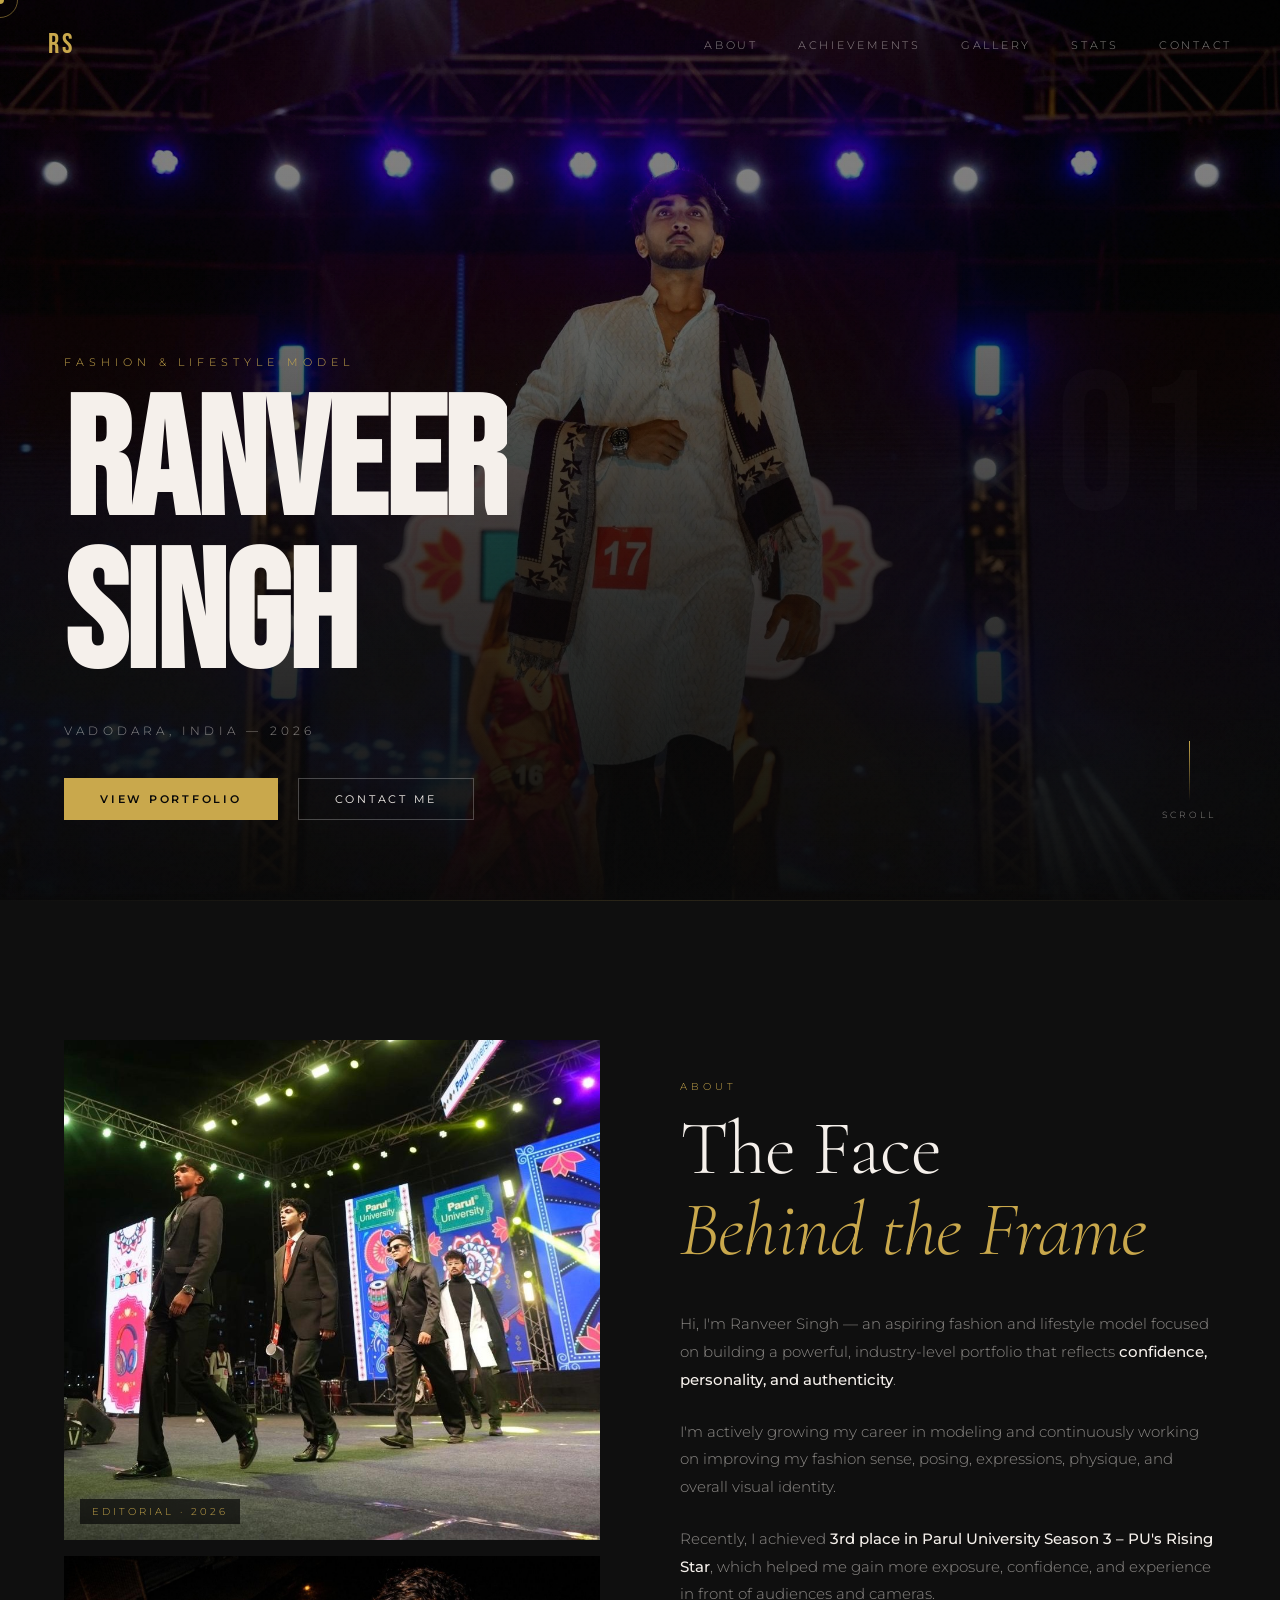
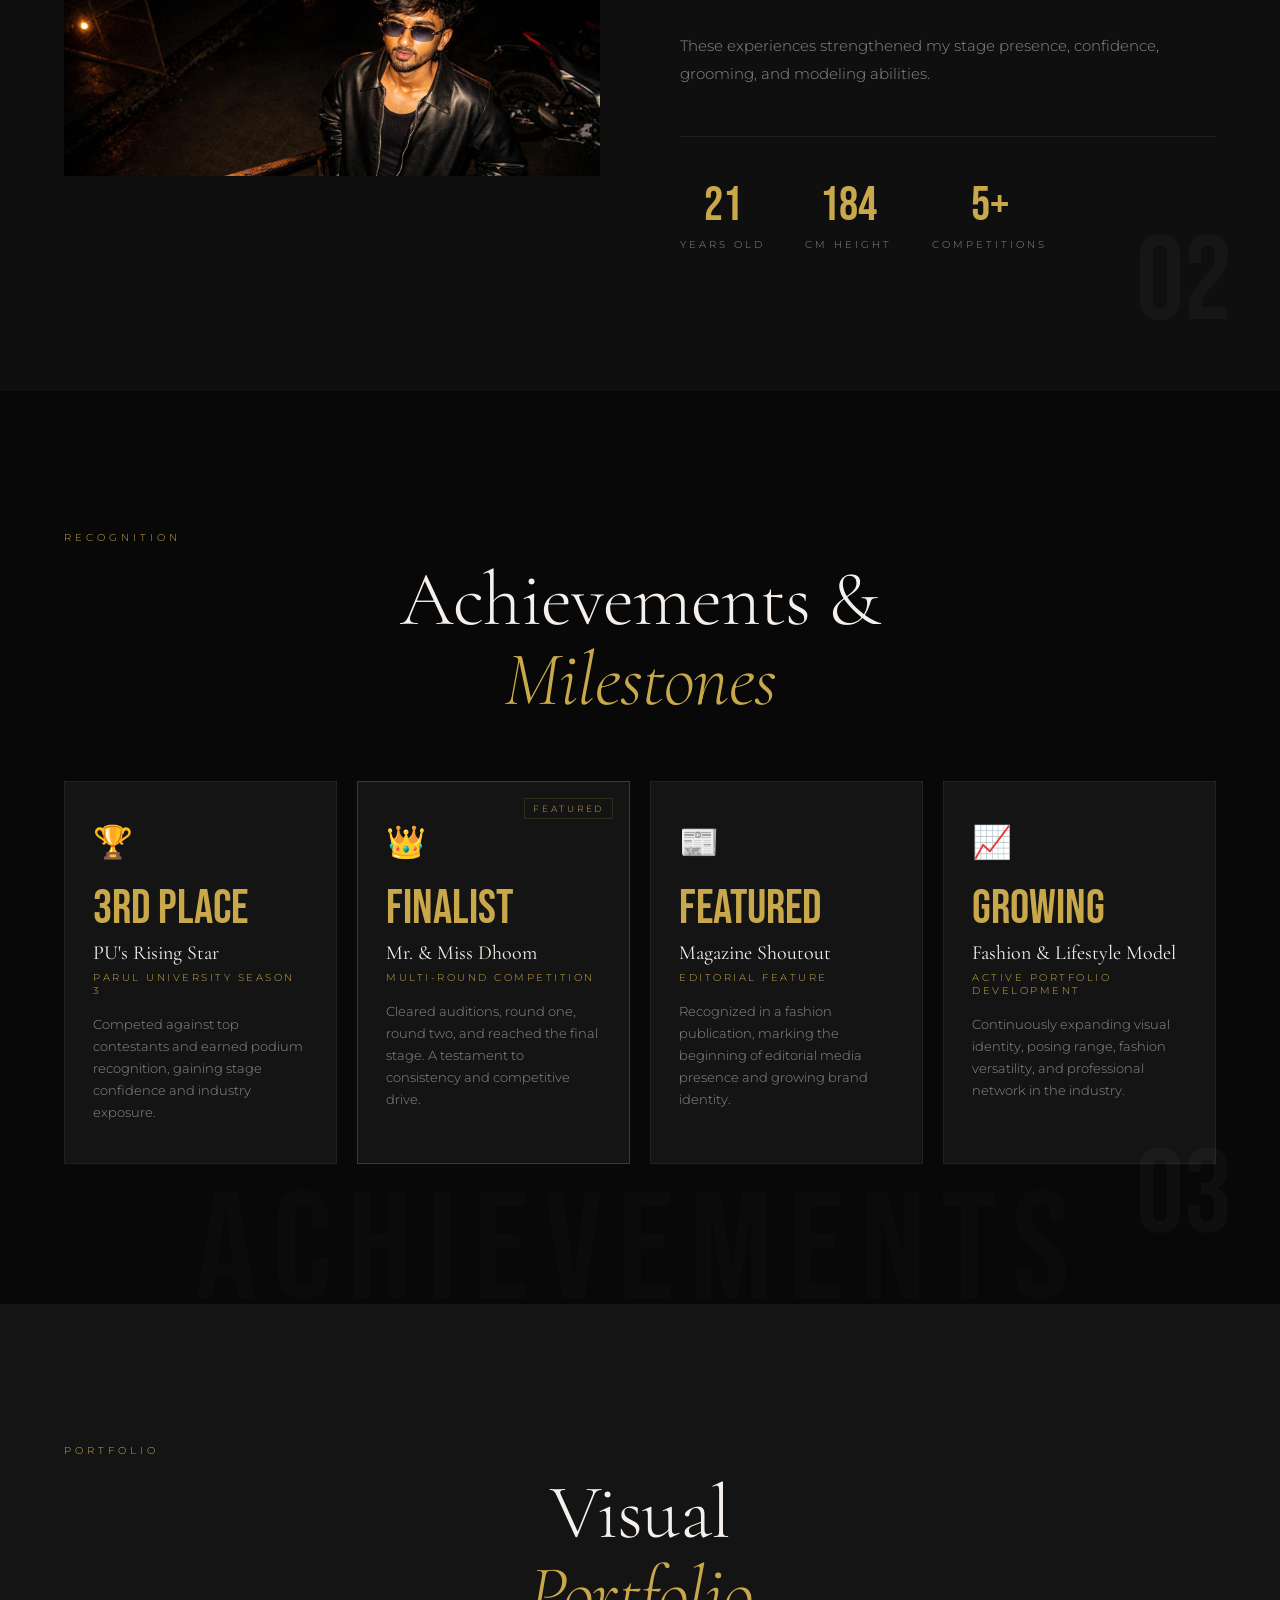
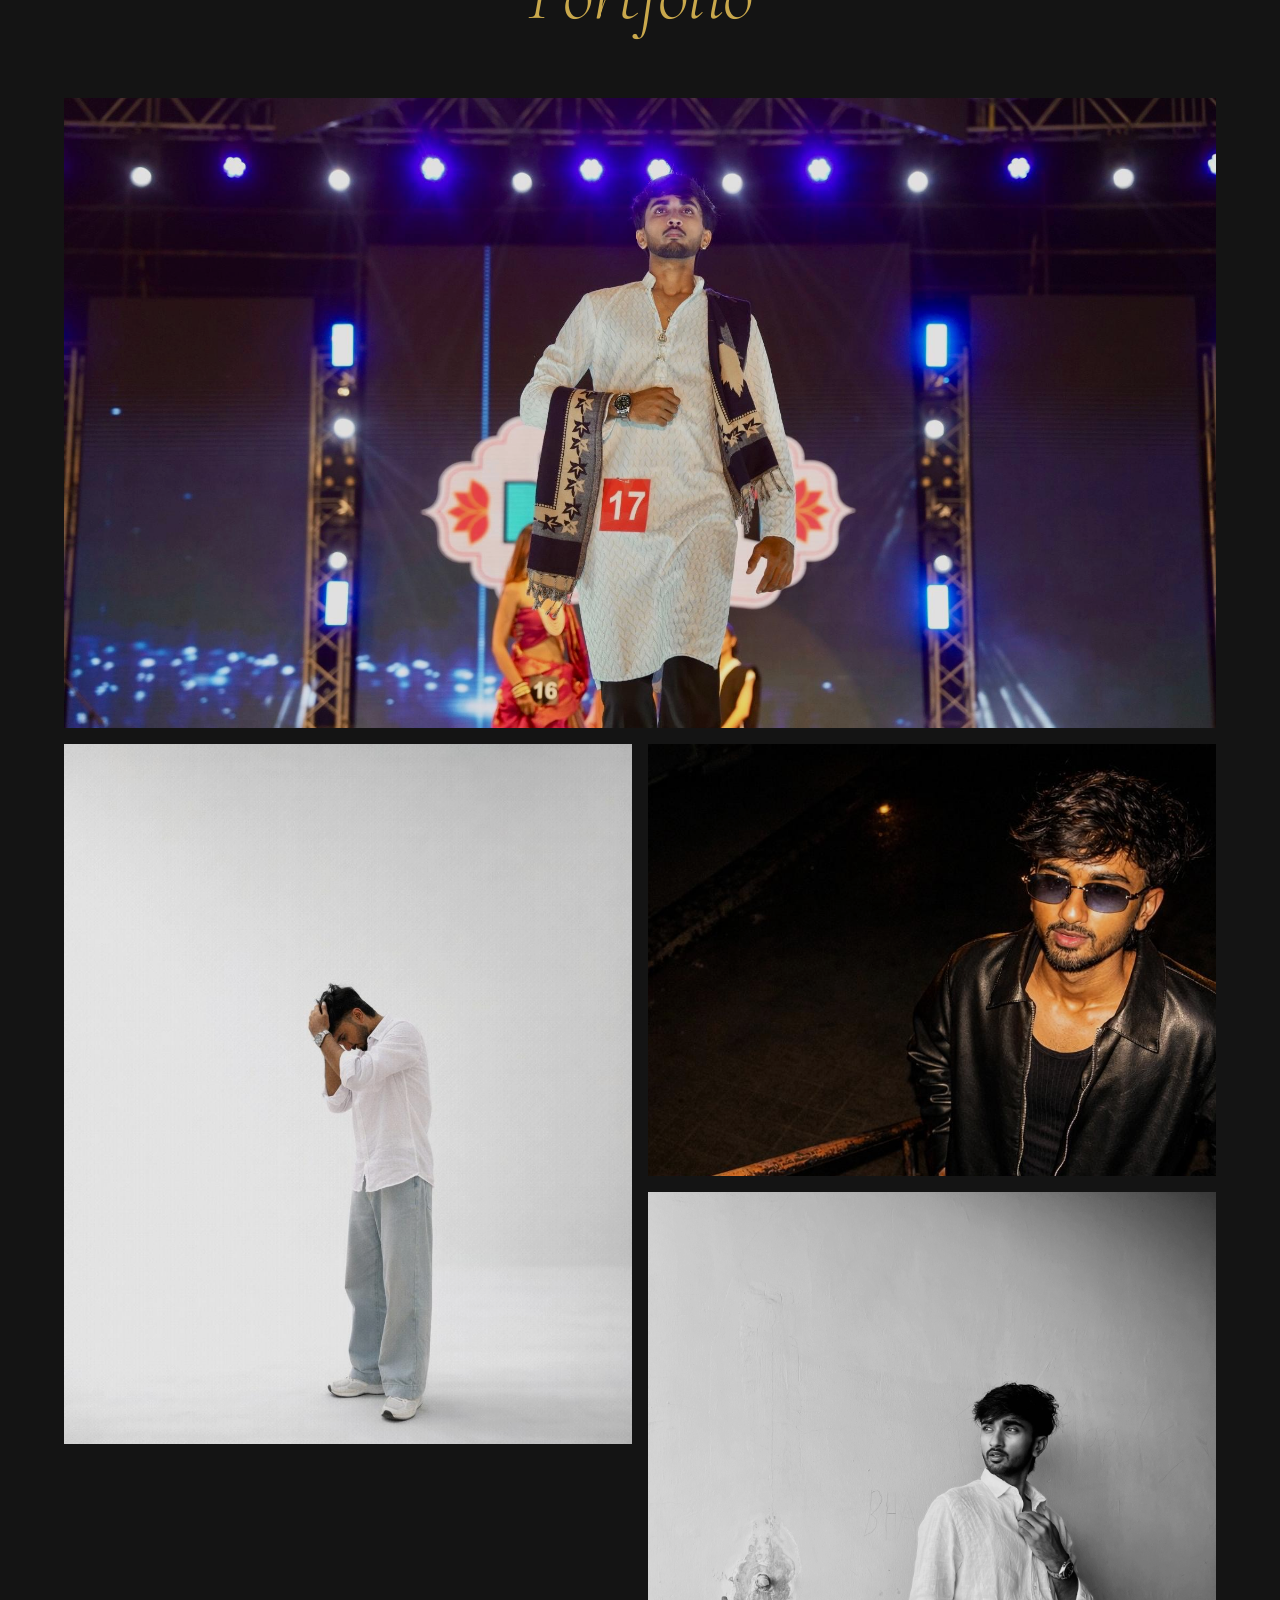
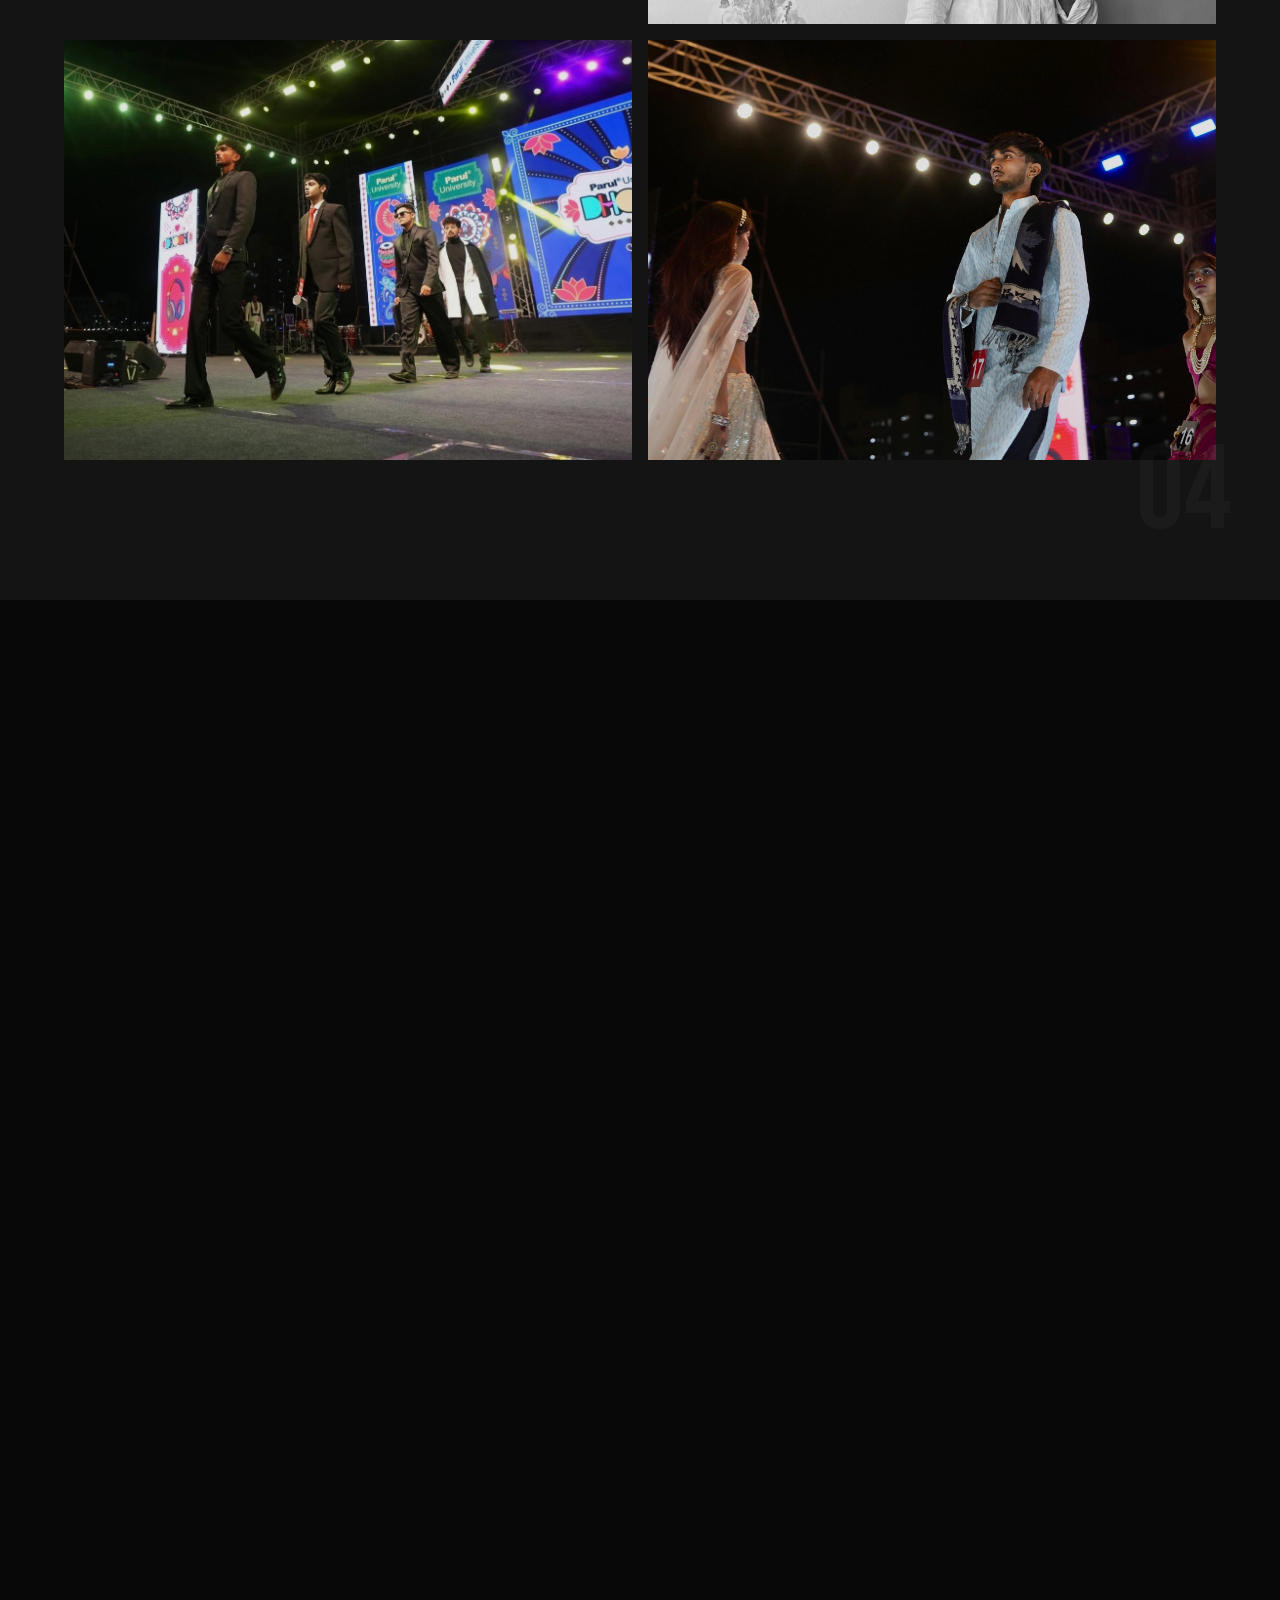
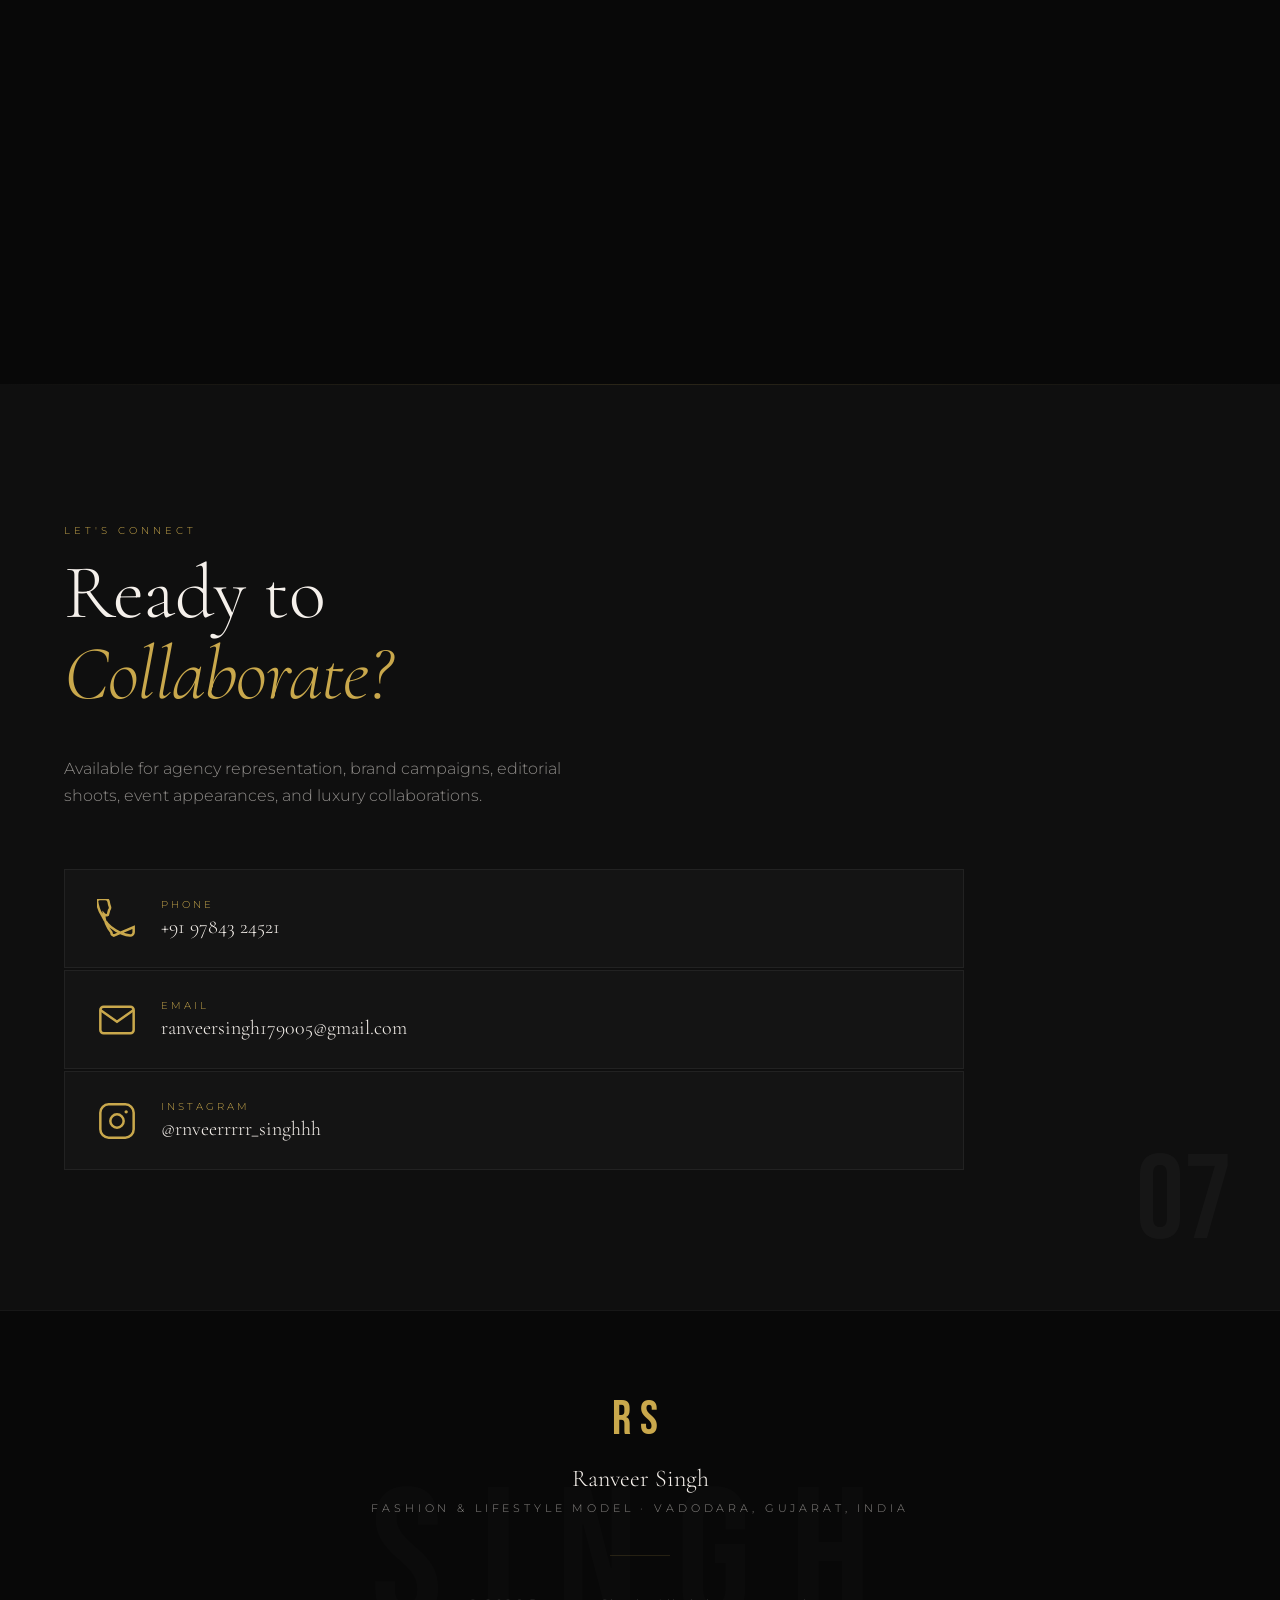
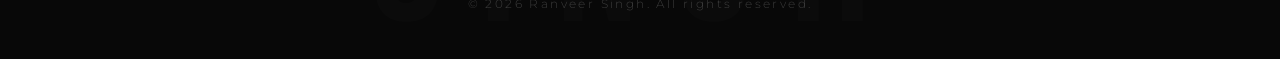
==== commit 7051b558: "Update hero location and competition metrics dhoom" ====
--- a/index.html
+++ b/index.html
@@ -67,7 +67,7 @@
         <span class="hero-name-line reveal-clip" style="--d:0.1s">Ranveer</span>
         <span class="hero-name-line reveal-clip" style="--d:0.3s">Singh</span>
       </h1>
-      <div class="hero-location reveal-up" style="--d:0.5s">Rajasthan, India — 2026</div>
+      <div class="hero-location reveal-up" style="--d:0.5s">Vadodara, India — 2026</div>
       <div class="hero-cta reveal-up" style="--d:0.7s">
         <a href="#gallery" class="btn-primary">View Portfolio</a>
         <a href="#contact" class="btn-secondary">Contact Me</a>
@@ -102,7 +102,7 @@
         <div class="about-metrics">
           <div class="metric"><span class="metric-num">21</span><span class="metric-label">Years Old</span></div>
           <div class="metric"><span class="metric-num">184</span><span class="metric-label">cm Height</span></div>
-          <div class="metric"><span class="metric-num">3+</span><span class="metric-label">Competitions</span></div>
+          <div class="metric"><span class="metric-num">5+</span><span class="metric-label">Competitions</span></div>
         </div>
       </div>
     </div>
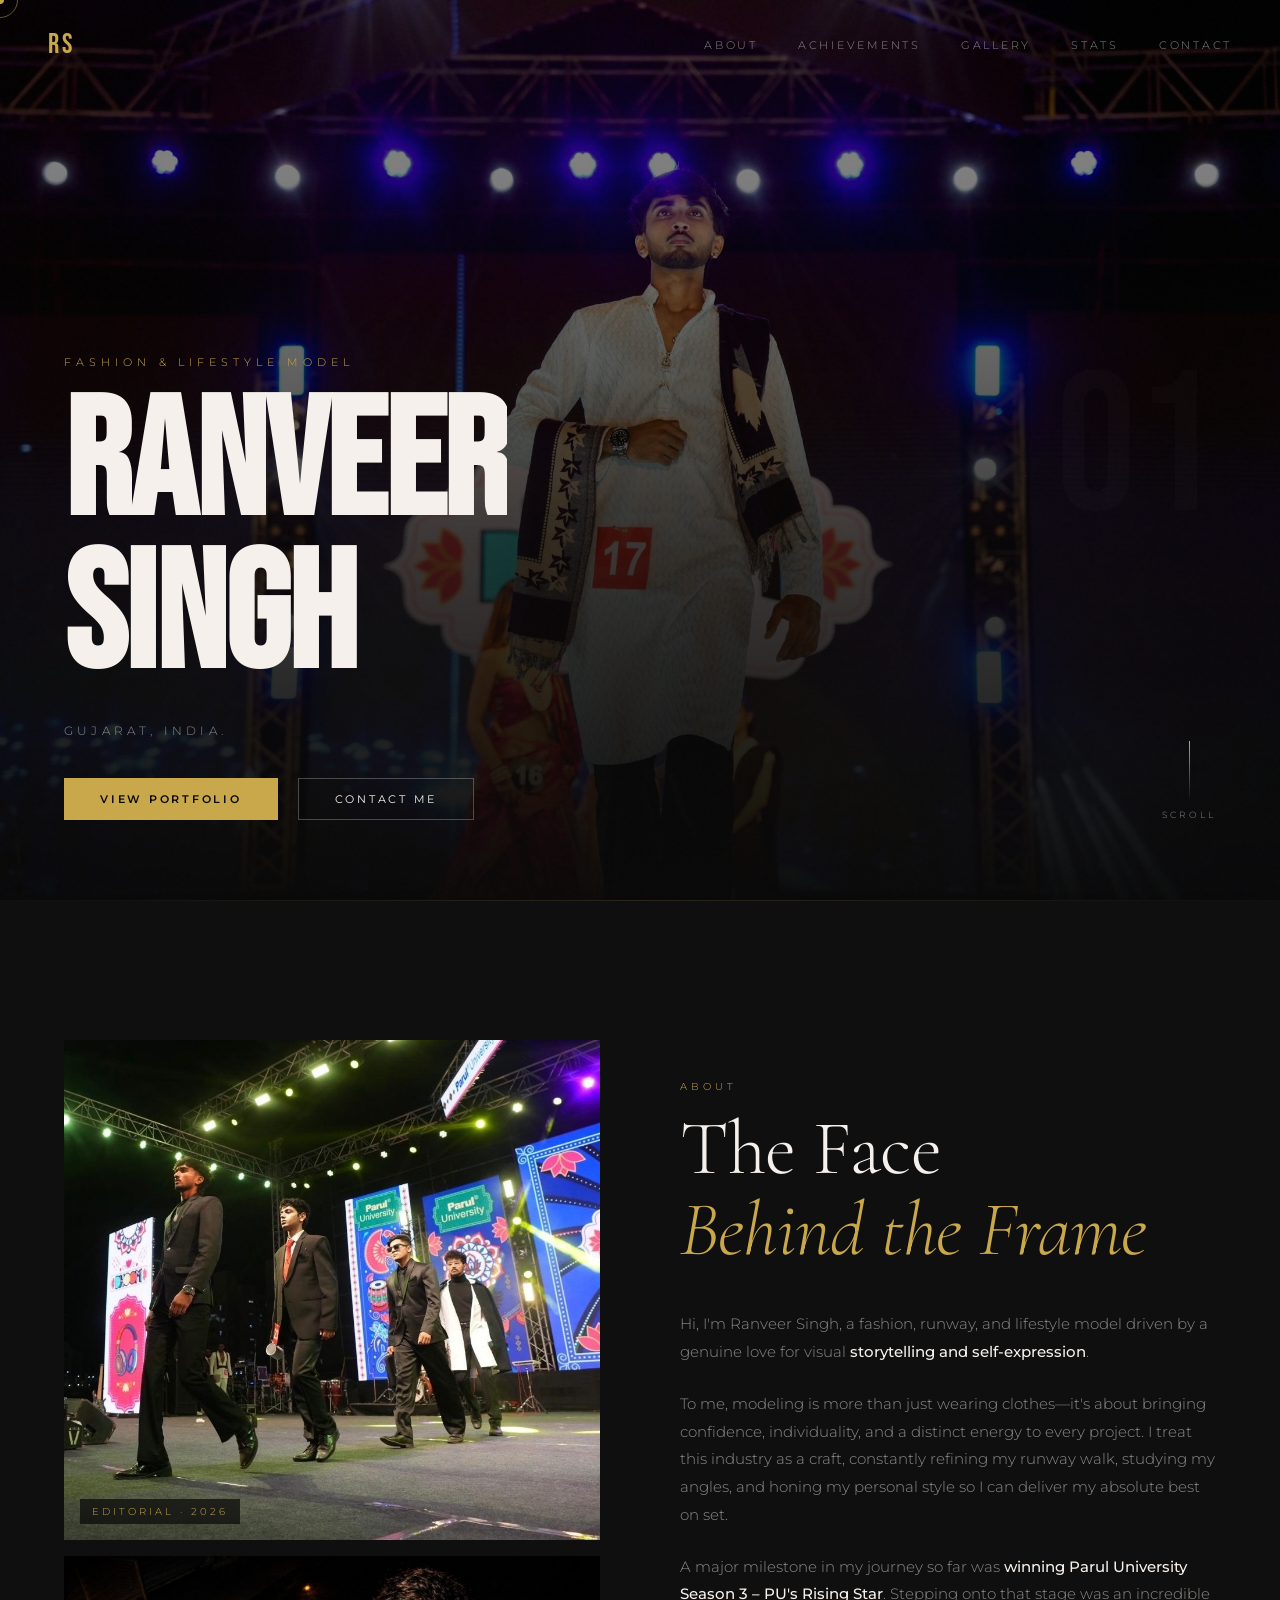
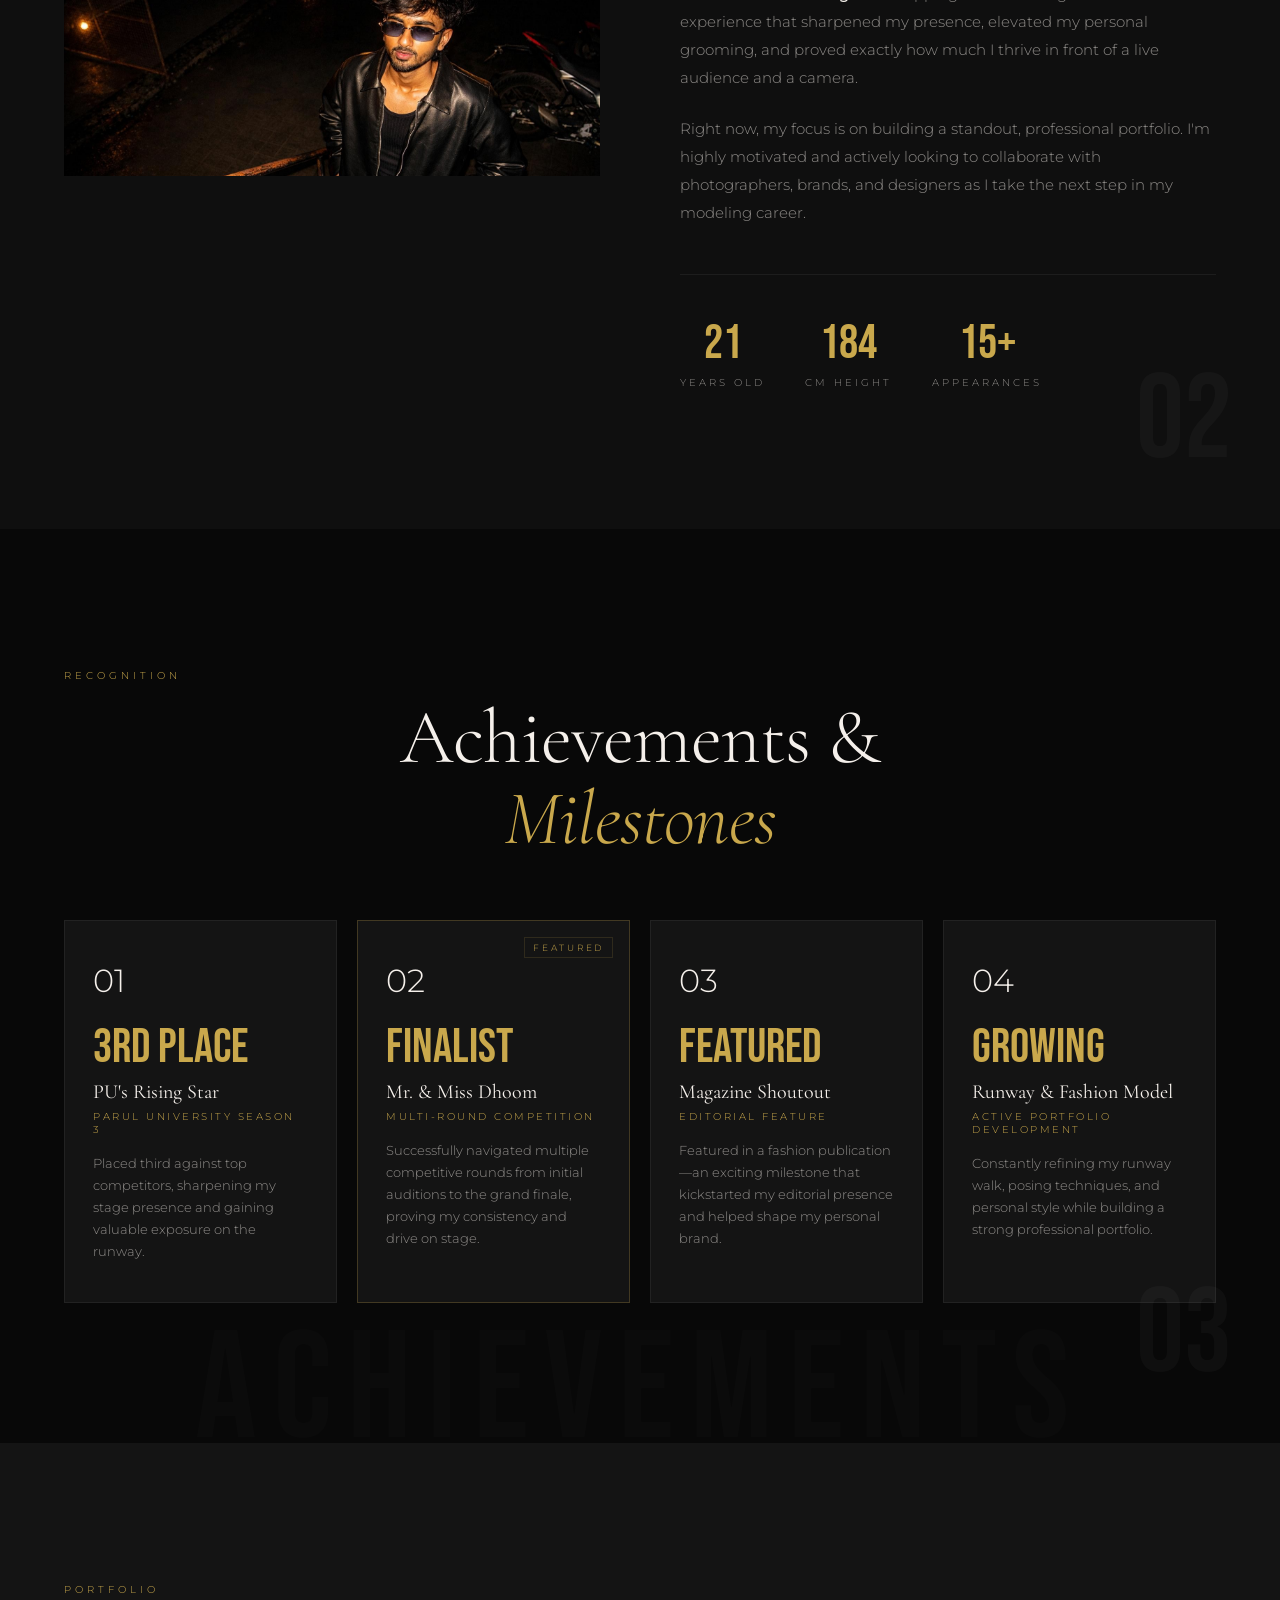
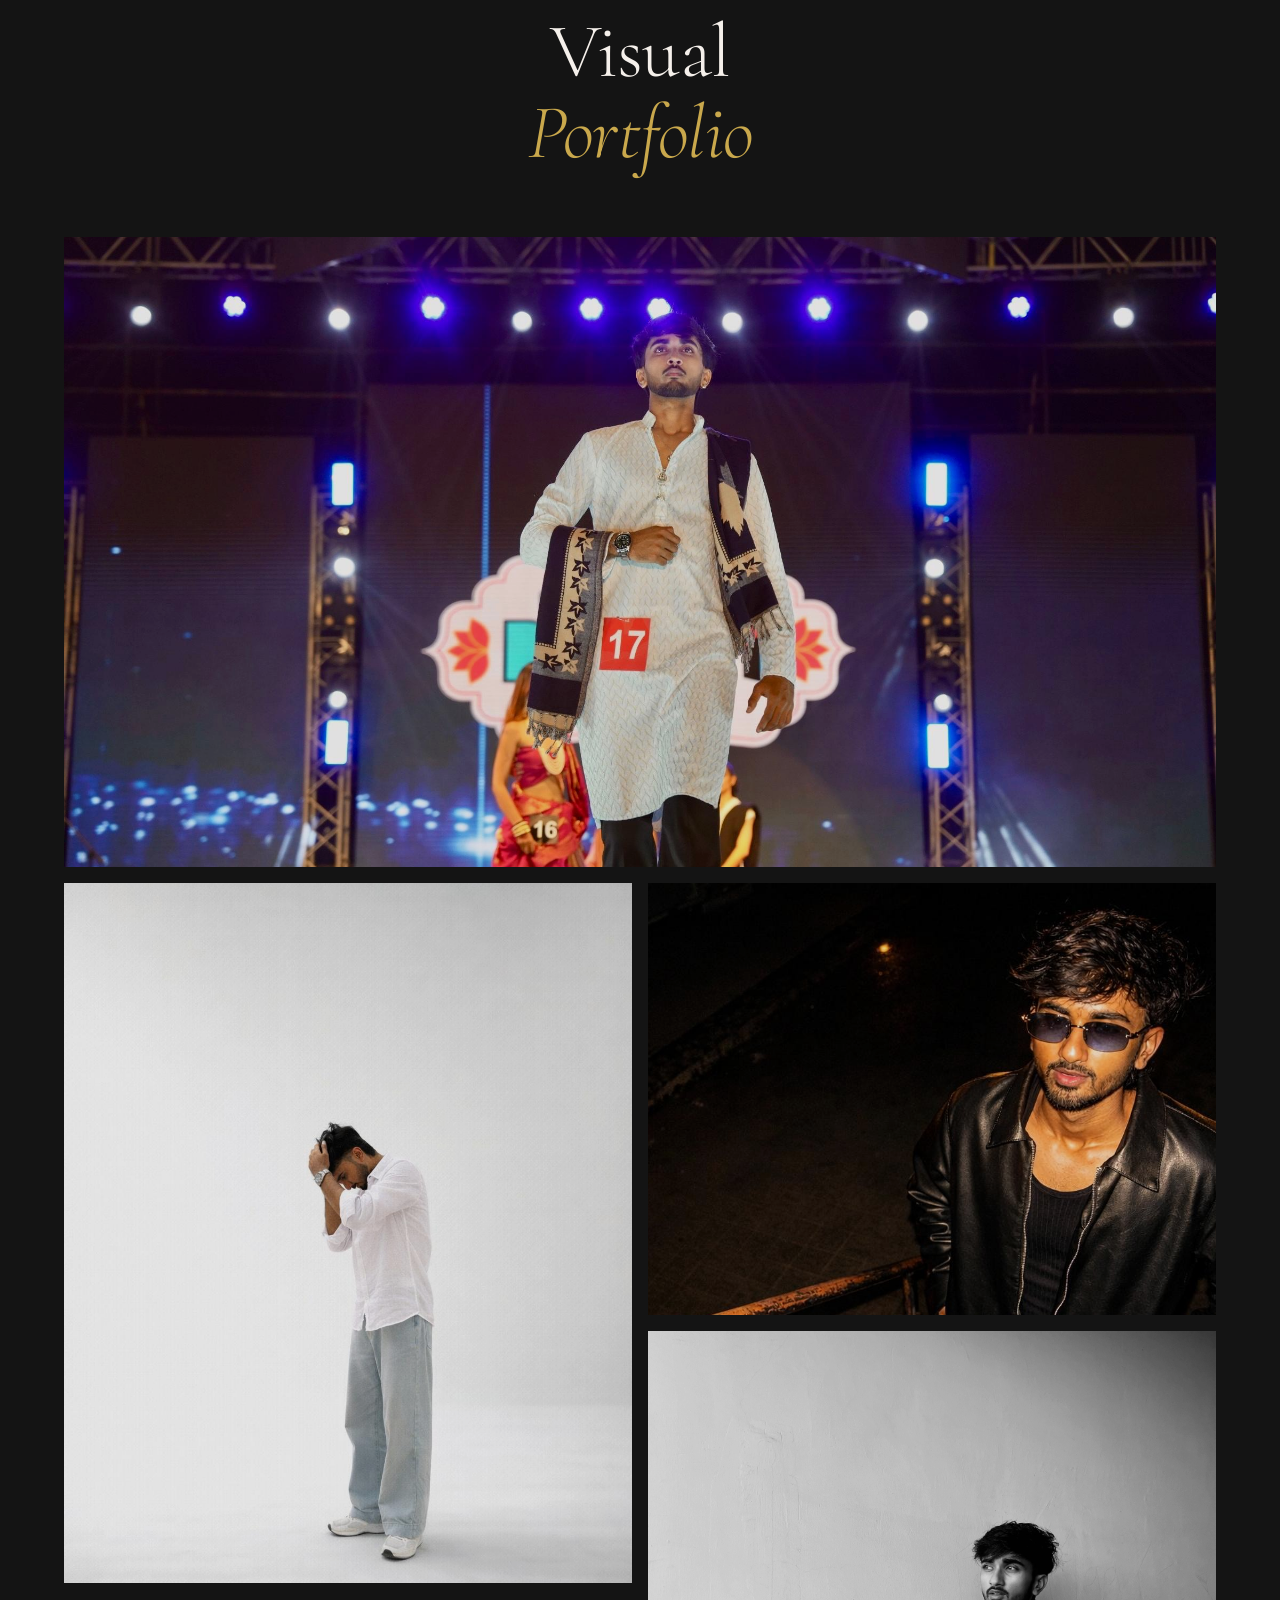
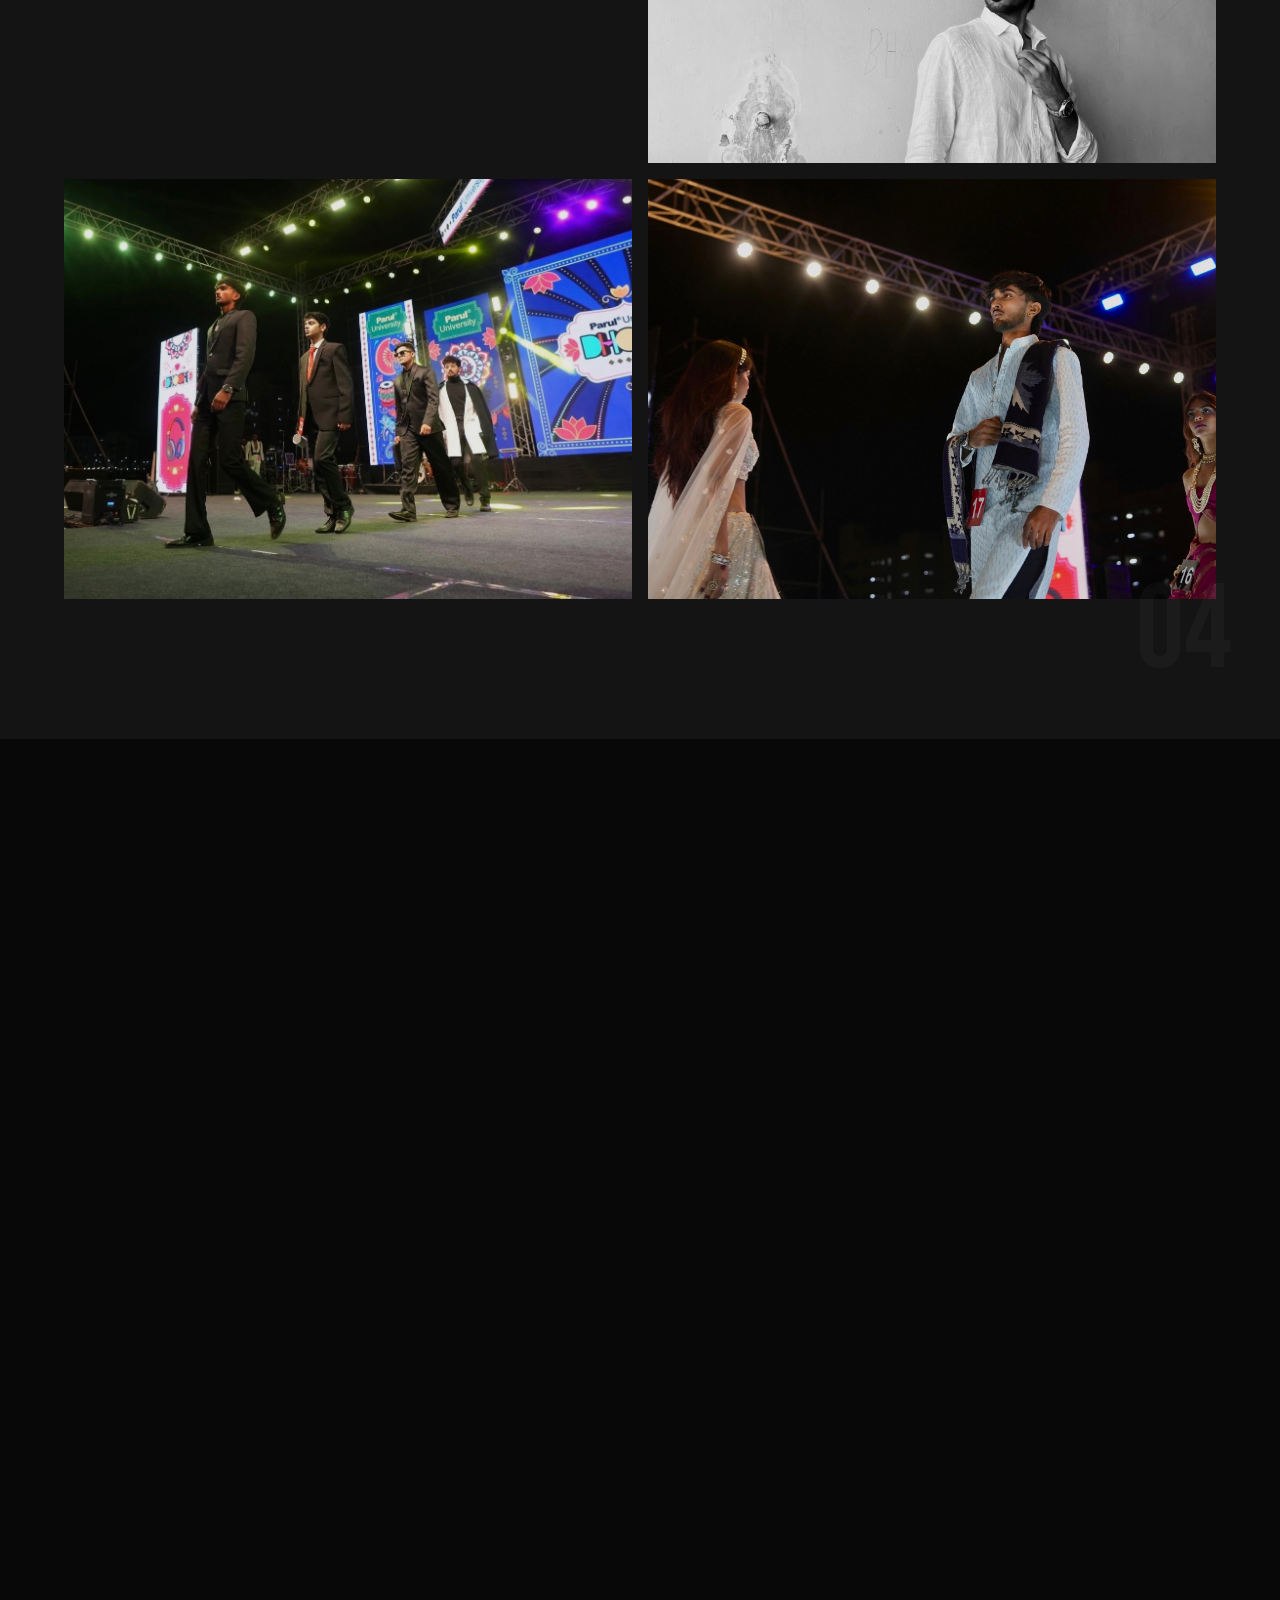
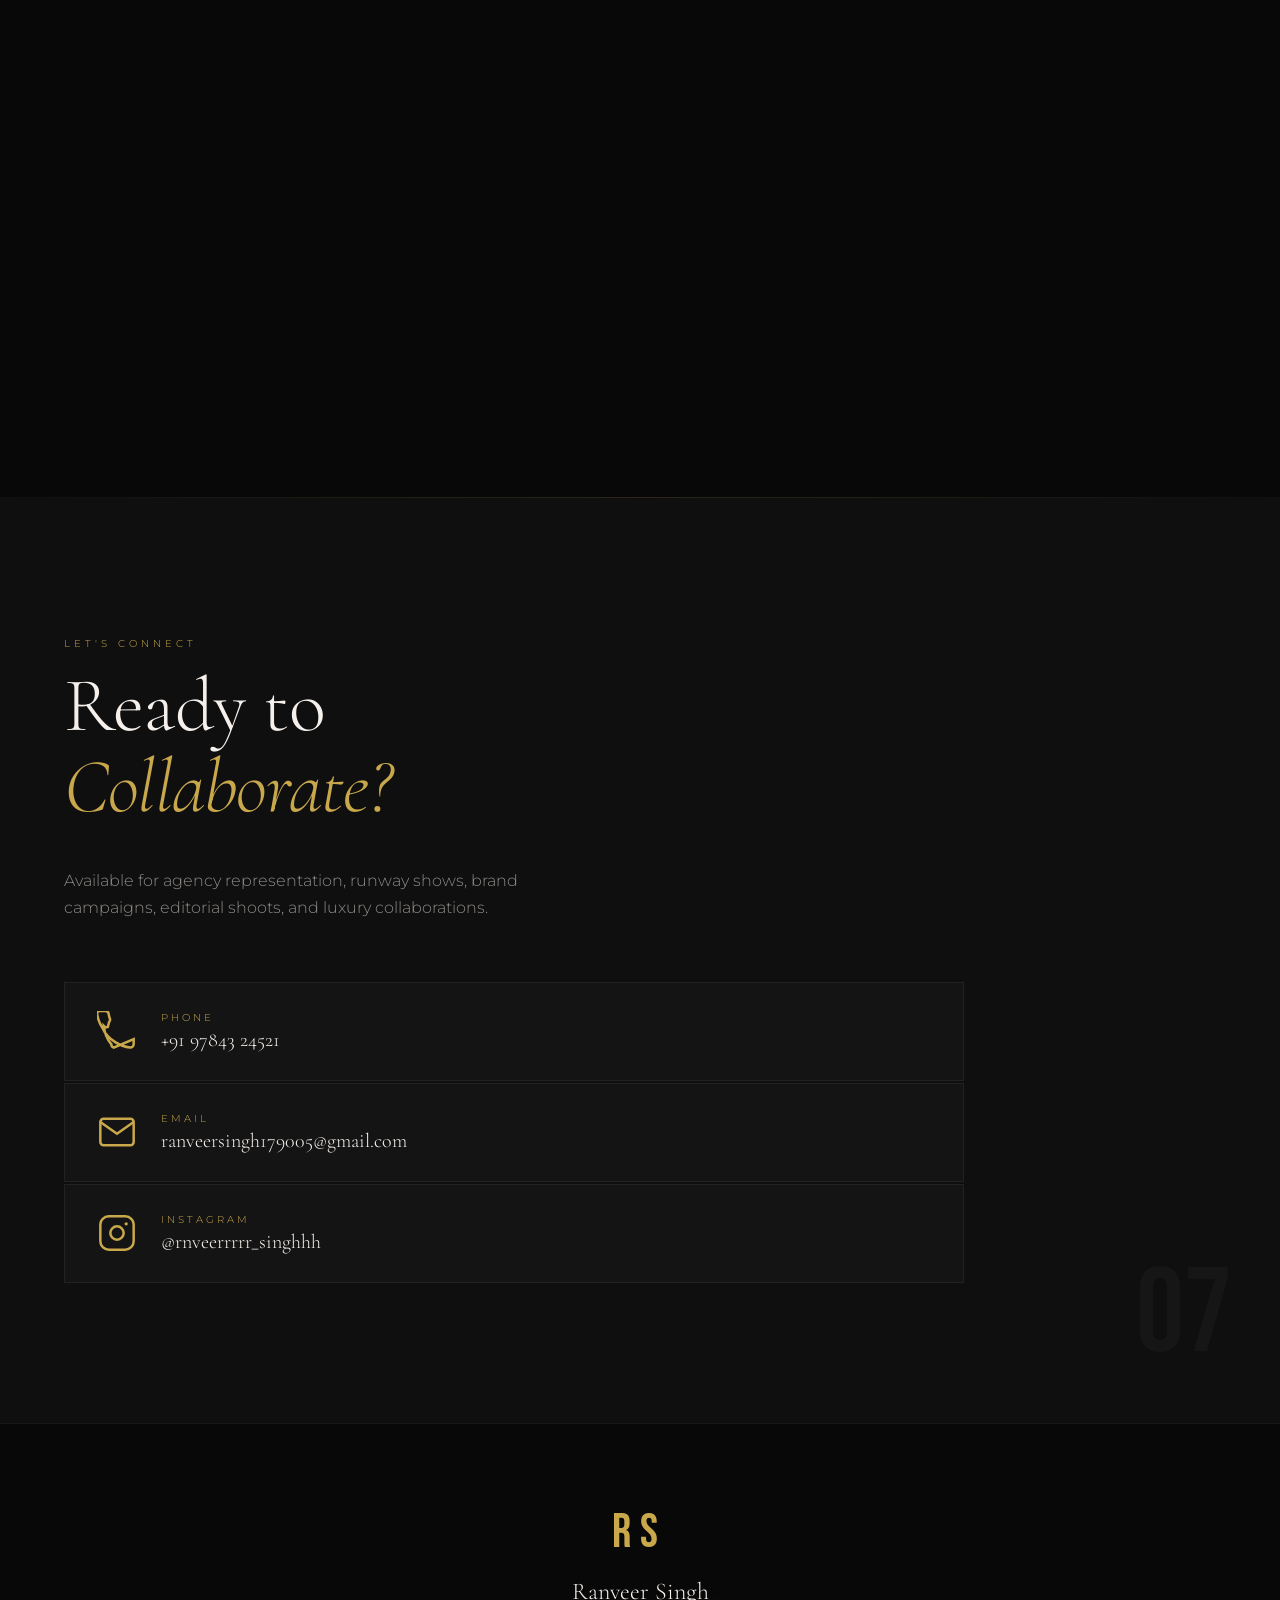
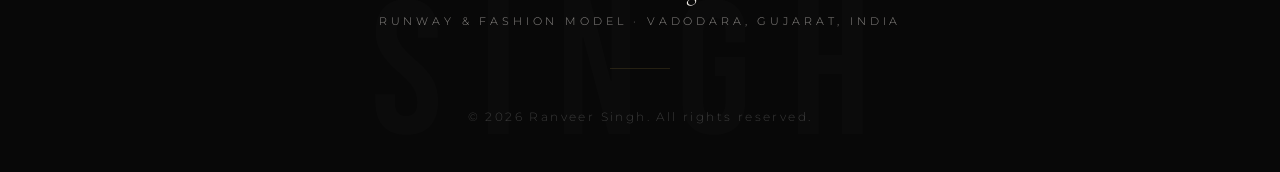
==== commit 49cd05b3: "Update title and descriptions in index.html main update kara hai" ====
--- a/index.html
+++ b/index.html
@@ -3,7 +3,7 @@
 <head>
   <meta charset="UTF-8" />
   <meta name="viewport" content="width=device-width, initial-scale=1.0" />
-  <title>Ranveer Singh — Fashion & Lifestyle Model</title>
+  <title>Ranveer Singh | Runway, & Fashion Model</title>
   <link rel="stylesheet" href="style.css" />
   <link rel="preconnect" href="https://fonts.googleapis.com">
   <link rel="preconnect" href="https://fonts.gstatic.com" crossorigin>
@@ -22,7 +22,7 @@
       <div class="loader-text">
         <span>R</span><span>A</span><span>N</span><span>V</span><span>E</span><span>E</span><span>R</span>
       </div>
-      <div class="loader-sub">Fashion &amp; Lifestyle Model</div>
+      <div class="loader-sub">Runway &amp; Fashion Model</div>
       <div class="loader-progress"><div class="loader-bar" id="loaderBar"></div></div>
     </div>
   </div>
@@ -67,7 +67,7 @@
         <span class="hero-name-line reveal-clip" style="--d:0.1s">Ranveer</span>
         <span class="hero-name-line reveal-clip" style="--d:0.3s">Singh</span>
       </h1>
-      <div class="hero-location reveal-up" style="--d:0.5s">Vadodara, India — 2026</div>
+      <div class="hero-location reveal-up" style="--d:0.5s">Gujarat, India.</div>
       <div class="hero-cta reveal-up" style="--d:0.7s">
         <a href="#gallery" class="btn-primary">View Portfolio</a>
         <a href="#contact" class="btn-secondary">Contact Me</a>
@@ -95,14 +95,14 @@
       <div class="about-content">
         <div class="section-tag">About</div>
         <h2 class="section-title">The Face<br /><em>Behind the Frame</em></h2>
-        <p class="about-text">Hi, I'm Ranveer Singh — an aspiring fashion and lifestyle model focused on building a powerful, industry-level portfolio that reflects <strong>confidence, personality, and authenticity</strong>.</p>
-        <p class="about-text">I'm actively growing my career in modeling and continuously working on improving my fashion sense, posing, expressions, physique, and overall visual identity.</p>
-        <p class="about-text">Recently, I achieved <strong>3rd place in Parul University Season 3 – PU's Rising Star</strong>, which helped me gain more exposure, confidence, and experience in front of audiences and cameras.</p>
-        <p class="about-text">These experiences strengthened my stage presence, confidence, grooming, and modeling abilities.</p>
+        <p class="about-text">Hi, I'm Ranveer Singh, a fashion, runway, and lifestyle model driven by a genuine love for visual <strong>storytelling and self-expression</strong>.</p>
+        <p class="about-text">To me, modeling is more than just wearing clothes—it's about bringing confidence, individuality, and a distinct energy to every project. I treat this industry as a craft, constantly refining my runway walk, studying my angles, and honing my personal style so I can deliver my absolute best on set.</p>
+        <p class="about-text">A major milestone in my journey so far was <strong>winning Parul University Season 3 – PU's Rising Star</strong>. Stepping onto that stage was an incredible experience that sharpened my presence, elevated my personal grooming, and proved exactly how much I thrive in front of a live audience and a camera.</p>
+        <p class="about-text">Right now, my focus is on building a standout, professional portfolio. I'm highly motivated and actively looking to collaborate with photographers, brands, and designers as I take the next step in my modeling career.</p>
         <div class="about-metrics">
           <div class="metric"><span class="metric-num">21</span><span class="metric-label">Years Old</span></div>
           <div class="metric"><span class="metric-num">184</span><span class="metric-label">cm Height</span></div>
-          <div class="metric"><span class="metric-num">5+</span><span class="metric-label">Competitions</span></div>
+          <div class="metric"><span class="metric-num">15+</span><span class="metric-label">APPEARANCES</span></div>
         </div>
       </div>
     </div>
@@ -110,41 +110,42 @@
   </section>
 
   <!-- ACHIEVEMENTS -->
+  
   <section class="achievements section-reveal" id="achievements">
     <div class="achievements-inner">
       <div class="section-tag">Recognition</div>
       <h2 class="section-title centered">Achievements &amp;<br /><em>Milestones</em></h2>
       <div class="achievements-grid">
         <div class="achievement-card" data-delay="0">
-          <div class="achievement-icon">🏆</div>
+          <div class="achievement-icon">01</div>
           <div class="achievement-rank">3rd Place</div>
           <div class="achievement-title">PU's Rising Star</div>
           <div class="achievement-sub">Parul University Season 3</div>
-          <div class="achievement-desc">Competed against top contestants and earned podium recognition, gaining stage confidence and industry exposure.</div>
+          <div class="achievement-desc">Placed third against top competitors, sharpening my stage presence and gaining valuable exposure on the runway.</div>
           <div class="achievement-glow"></div>
         </div>
         <div class="achievement-card featured" data-delay="0.15">
-          <div class="achievement-icon">👑</div>
+          <div class="achievement-icon">02</div>
           <div class="achievement-rank">Finalist</div>
           <div class="achievement-title">Mr. &amp; Miss Dhoom</div>
           <div class="achievement-sub">Multi-Round Competition</div>
-          <div class="achievement-desc">Cleared auditions, round one, round two, and reached the final stage. A testament to consistency and competitive drive.</div>
+          <div class="achievement-desc">Successfully navigated multiple competitive rounds from initial auditions to the grand finale, proving my consistency and drive on stage.</div>
           <div class="achievement-glow"></div>
         </div>
         <div class="achievement-card" data-delay="0.3">
-          <div class="achievement-icon">📰</div>
+          <div class="achievement-icon">03</div>
           <div class="achievement-rank">Featured</div>
           <div class="achievement-title">Magazine Shoutout</div>
           <div class="achievement-sub">Editorial Feature</div>
-          <div class="achievement-desc">Recognized in a fashion publication, marking the beginning of editorial media presence and growing brand identity.</div>
+          <div class="achievement-desc">Featured in a fashion publication—an exciting milestone that kickstarted my editorial presence and helped shape my personal brand.</div>
           <div class="achievement-glow"></div>
         </div>
         <div class="achievement-card" data-delay="0.45">
-          <div class="achievement-icon">📈</div>
+          <div class="achievement-icon">04</div>
           <div class="achievement-rank">Growing</div>
-          <div class="achievement-title">Fashion &amp; Lifestyle Model</div>
+          <div class="achievement-title">Runway &amp; Fashion Model</div>
           <div class="achievement-sub">Active Portfolio Development</div>
-          <div class="achievement-desc">Continuously expanding visual identity, posing range, fashion versatility, and professional network in the industry.</div>
+          <div class="achievement-desc">Constantly refining my runway walk, posing techniques, and personal style while building a strong professional portfolio.</div>
           <div class="achievement-glow"></div>
         </div>
       </div>
@@ -227,7 +228,7 @@
   <section class="stats section-reveal" id="stats">
     <div class="stats-bg-text">RANVEER</div>
     <div class="stats-inner">
-      <div class="section-tag centered">Numbers</div>
+      <div class="section-tag centered">Info</div>
       <div class="stats-grid">
         <div class="stat-item">
           <div class="stat-num" data-target="21">0</div>
@@ -240,9 +241,9 @@
           <div class="stat-label">Height</div>
         </div>
         <div class="stat-item">
-          <div class="stat-num" data-target="3">0</div>
+          <div class="stat-num" data-target="15">0</div>
           <div class="stat-unit">+</div>
-          <div class="stat-label">Competitions</div>
+          <div class="stat-label">APPEARANCES</div>
         </div>
         <div class="stat-item">
           <div class="stat-num" data-target="6">0</div>
@@ -251,8 +252,8 @@
         </div>
       </div>
       <div class="stats-details">
-        <div class="stats-detail-item"><span class="detail-label">Location</span><span class="detail-value">Rajasthan, India</span></div>
-        <div class="stats-detail-item"><span class="detail-label">Portfolio Type</span><span class="detail-value">Fashion &amp; Lifestyle</span></div>
+        <div class="stats-detail-item"><span class="detail-label">Location</span><span class="detail-value">Gujarat, India</span></div>
+        <div class="stats-detail-item"><span class="detail-label">Portfolio Type</span><span class="detail-value">Runway &amp; Fashion Model</span></div>
         <div class="stats-detail-item"><span class="detail-label">Available For</span><span class="detail-value">Agencies · Campaigns · Editorial</span></div>
       </div>
     </div>
@@ -270,7 +271,7 @@
         </svg>
       </div>
       <div class="instagram-handle">@rnveerrrrr_singhhh</div>
-      <p class="instagram-desc">Follow along the journey — behind the scenes, editorial shoots, and everyday fashion moments.</p>
+      <p class="instagram-desc">The portfolio continues on Instagram — Latest shows, shoots, and style.</p>
       <a href="https://www.instagram.com/rnveerrrrr_singhhh" target="_blank" rel="noopener" class="btn-instagram">Follow on Instagram</a>
     </div>
     <div class="section-number">06</div>
@@ -281,7 +282,7 @@
     <div class="contact-inner">
       <div class="section-tag">Let's Connect</div>
       <h2 class="section-title">Ready to<br /><em>Collaborate?</em></h2>
-      <p class="contact-sub">Available for agency representation, brand campaigns, editorial shoots, event appearances, and luxury collaborations.</p>
+      <p class="contact-sub">Available for agency representation, runway shows, brand campaigns, editorial shoots, and luxury collaborations.</p>
       <div class="contact-cards">
         <a href="tel:+919784324521" class="contact-card">
           <div class="contact-card-icon">
@@ -329,7 +330,7 @@
     <div class="footer-inner">
       <div class="footer-logo">RS</div>
       <div class="footer-name">Ranveer Singh</div>
-      <div class="footer-tagline">Fashion &amp; Lifestyle Model · Vadodara, Gujarat, India</div>
+      <div class="footer-tagline">Runway &amp; Fashion Model · Vadodara, Gujarat, India</div>
       <div class="footer-divider"></div>
       <div class="footer-copy">© 2026 Ranveer Singh. All rights reserved.</div>
     </div>
